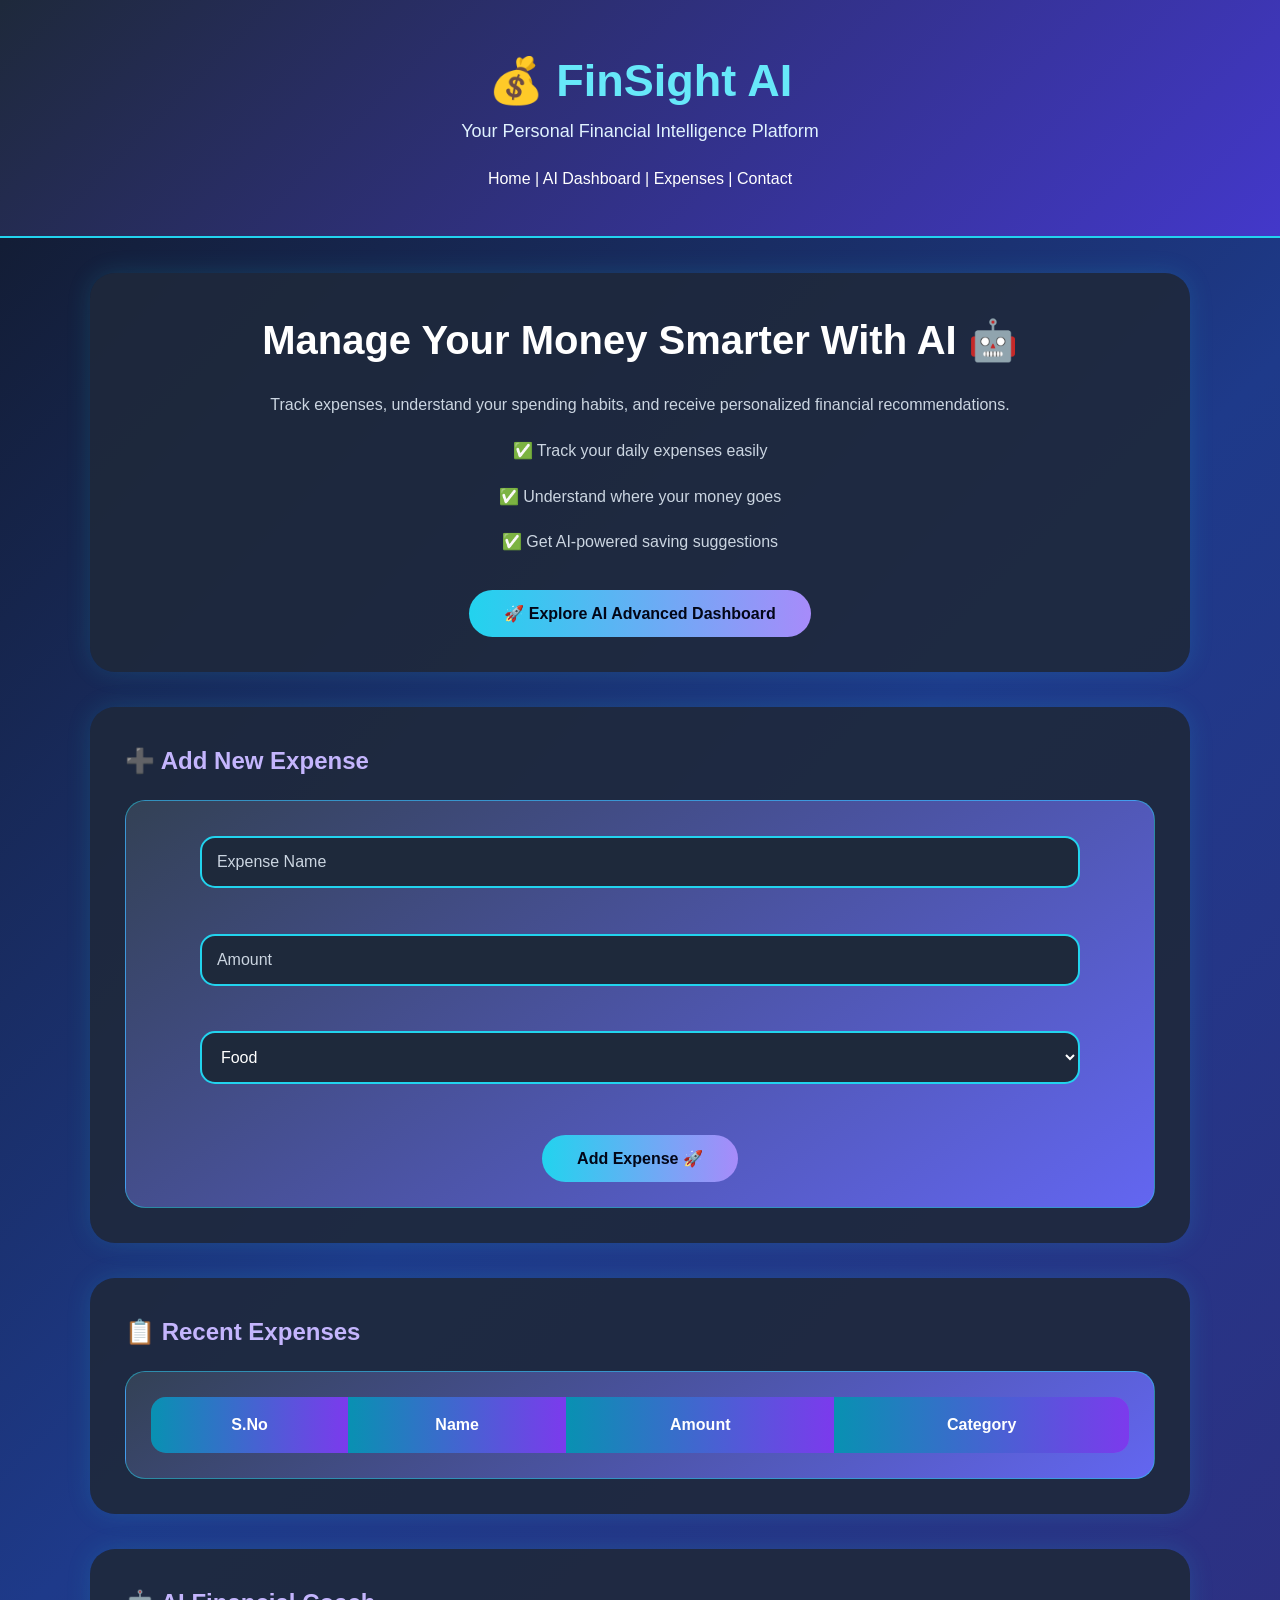
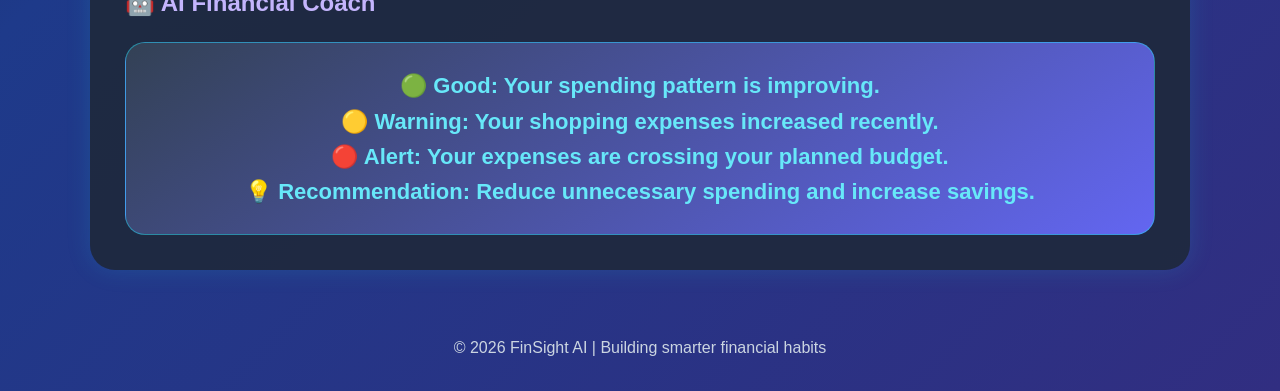
==== index.html @ 22c316ef "Refactor HTML structure and clean up code" ====
<!DOCTYPE html>
<html>

<head>

    <title>FinSight AI - Financial Intelligence Platform</title>

    <link rel="stylesheet" href="style.css">

</head>

<body>

<header>

    <h1>💰 FinSight AI</h1>

    <p>Your Personal Financial Intelligence Platform</p>

    <nav>
        Home |
        AI Dashboard |
        Expenses |
        Contact
    </nav>

</header>



<!-- HERO SECTION -->

<section class="hero">

    <h1>Manage Your Money Smarter With AI 🤖</h1>

    <p>
        Track expenses, understand your spending habits,
        and receive personalized financial recommendations.
    </p>

    <div class="hero-points">

        <p>✅ Track your daily expenses easily</p>

        <p>✅ Understand where your money goes</p>

        <p>✅ Get AI-powered saving suggestions</p>

    </div>

    <button onclick="openDashboard()">
        🚀 Explore AI Advanced Dashboard
    </button>

</section>



<!-- ADD EXPENSE -->

<section>

    <h2>➕ Add New Expense</h2>

    <div class="card">

        <input
            id="expenseName"
            type="text"
            placeholder="Expense Name">

        <br><br>

        <input
            id="expenseAmount"
            type="number"
            placeholder="Amount">

        <br><br>

        <select id="expenseCategory">

            <option>Food</option>
            <option>Travel</option>
            <option>Shopping</option>
            <option>Education</option>
            <option>Other</option>

        </select>

        <br><br>

        <button onclick="addExpense()">
            Add Expense 🚀
        </button>

    </div>

</section>



<!-- RECENT EXPENSES -->

<section>

    <h2>📋 Recent Expenses</h2>

    <div class="card">

        <table id="expenseTable">

            <tr>
                <th>S.No</th>
                <th>Name</th>
                <th>Amount</th>
                <th>Category</th>
            </tr>

        </table>

    </div>

</section>



<!-- AI FINANCIAL COACH -->

<section>

    <h2>🤖 AI Financial Coach</h2>

    <div class="card">

        <p>
            🟢 Good:
            Your spending pattern is improving.
        </p>

        <p>
            🟡 Warning:
            Your shopping expenses increased recently.
        </p>

        <p>
            🔴 Alert:
            Your expenses are crossing your planned budget.
        </p>

        <p>
            💡 Recommendation:
            Reduce unnecessary spending and increase savings.
        </p>

    </div>

</section>



<footer>

    <p>
        © 2026 FinSight AI | Building smarter financial habits
    </p>

</footer>



<script src="script.js"></script>

</body>

</html>
---- style.css ----
* {
    margin: 0;
    padding: 0;
    box-sizing: border-box;
}

body {
    font-family: Arial, sans-serif;
    background: linear-gradient(135deg, #111827, #1e3a8a, #312e81);
    color: white;
    line-height: 1.6;
}


/* Header */

header {
    text-align: center;
    padding: 45px 20px;
    background: linear-gradient(135deg, #1e293b, #4338ca);
    border-bottom: 2px solid #22d3ee;
}

header h1 {
    font-size: 45px;
    color: #67e8f9;
}

header p {
    font-size: 18px;
    color: #e0f2fe;
}

nav {
    margin-top: 20px;
}


/* Sections */

section {
    width: 90%;
    max-width: 1100px;
    margin: 35px auto;
    padding: 35px;

    background: rgba(30,41,59,0.9);

    border-radius: 25px;

    box-shadow: 0 0 25px rgba(34,211,238,0.15);

    transition: 0.3s;
}


section:hover {
    box-shadow: 0 0 35px rgba(167,139,250,0.35);
}


h2 {
    color: #c4b5fd;
    margin-bottom: 20px;
}

h3 {
    color: #fde047;
}



/* Hero */

.hero {
    text-align: center;
}


.hero h1 {
    font-size: 40px;
}


.hero p {
    color: #cbd5e1;
    margin: 20px;
}



/* Dashboard */

.dashboard {
    display: flex;
    gap: 20px;
    flex-wrap: wrap;
}


/* Cards */

.card {

    flex: 1;

    min-width: 220px;

    padding: 25px;

    text-align: center;

    background: linear-gradient(145deg,#334155,#6366f1);

    border-radius: 20px;

    border: 1px solid rgba(34,211,238,0.5);

    transition: 0.3s;

}


.card:hover {

    transform: translateY(-10px);

    box-shadow: 0 0 30px rgba(34,211,238,0.5);

}


.card p {

    color: #67e8f9;

    font-size: 22px;

    font-weight: bold;

}




/* Buttons */

button {

    margin-top: 15px;

    padding: 14px 35px;

    border: none;

    border-radius: 30px;

    background: linear-gradient(90deg,#22d3ee,#a78bfa);

    color: #020617;

    font-weight: bold;

    font-size: 16px;

    cursor: pointer;

    transition: 0.3s;

}


button:hover {

    transform: scale(1.08);

    box-shadow: 0 0 25px #22d3ee;

}



/* Expense Form */

input,
select {

    width: 90%;

    padding: 15px;

    margin: 10px;

    background: #1e293b;

    color: white;

    border: 2px solid #22d3ee;

    border-radius: 15px;

    font-size: 16px;

}


input::placeholder {

    color:#cbd5e1;

}



/* Table */


table {

    width:100%;

    border-collapse: separate;

    border-spacing:0;

    border-radius:15px;

    overflow:hidden;

    background:rgba(255,255,255,0.08);

}


th {

    padding:15px;

    background:linear-gradient(90deg,#0891b2,#7c3aed);

    color:white;

}


td {

    padding:15px;

    text-align:center;

    color:#f1f5f9;

    border-bottom:1px solid rgba(34,211,238,0.3);

}


tr:hover td {

    background:rgba(34,211,238,0.15);

}



/* Lists */

li {

    margin:12px;

    color:#e2e8f0;

}



/* Footer */

footer {

    text-align:center;

    padding:30px;

    color:#cbd5e1;

}



/* Mobile */

@media(max-width:700px){

    header h1{
        font-size:32px;
    }


    .hero h1{
        font-size:28px;
    }


    section{
        width:95%;
        padding:20px;
    }

}
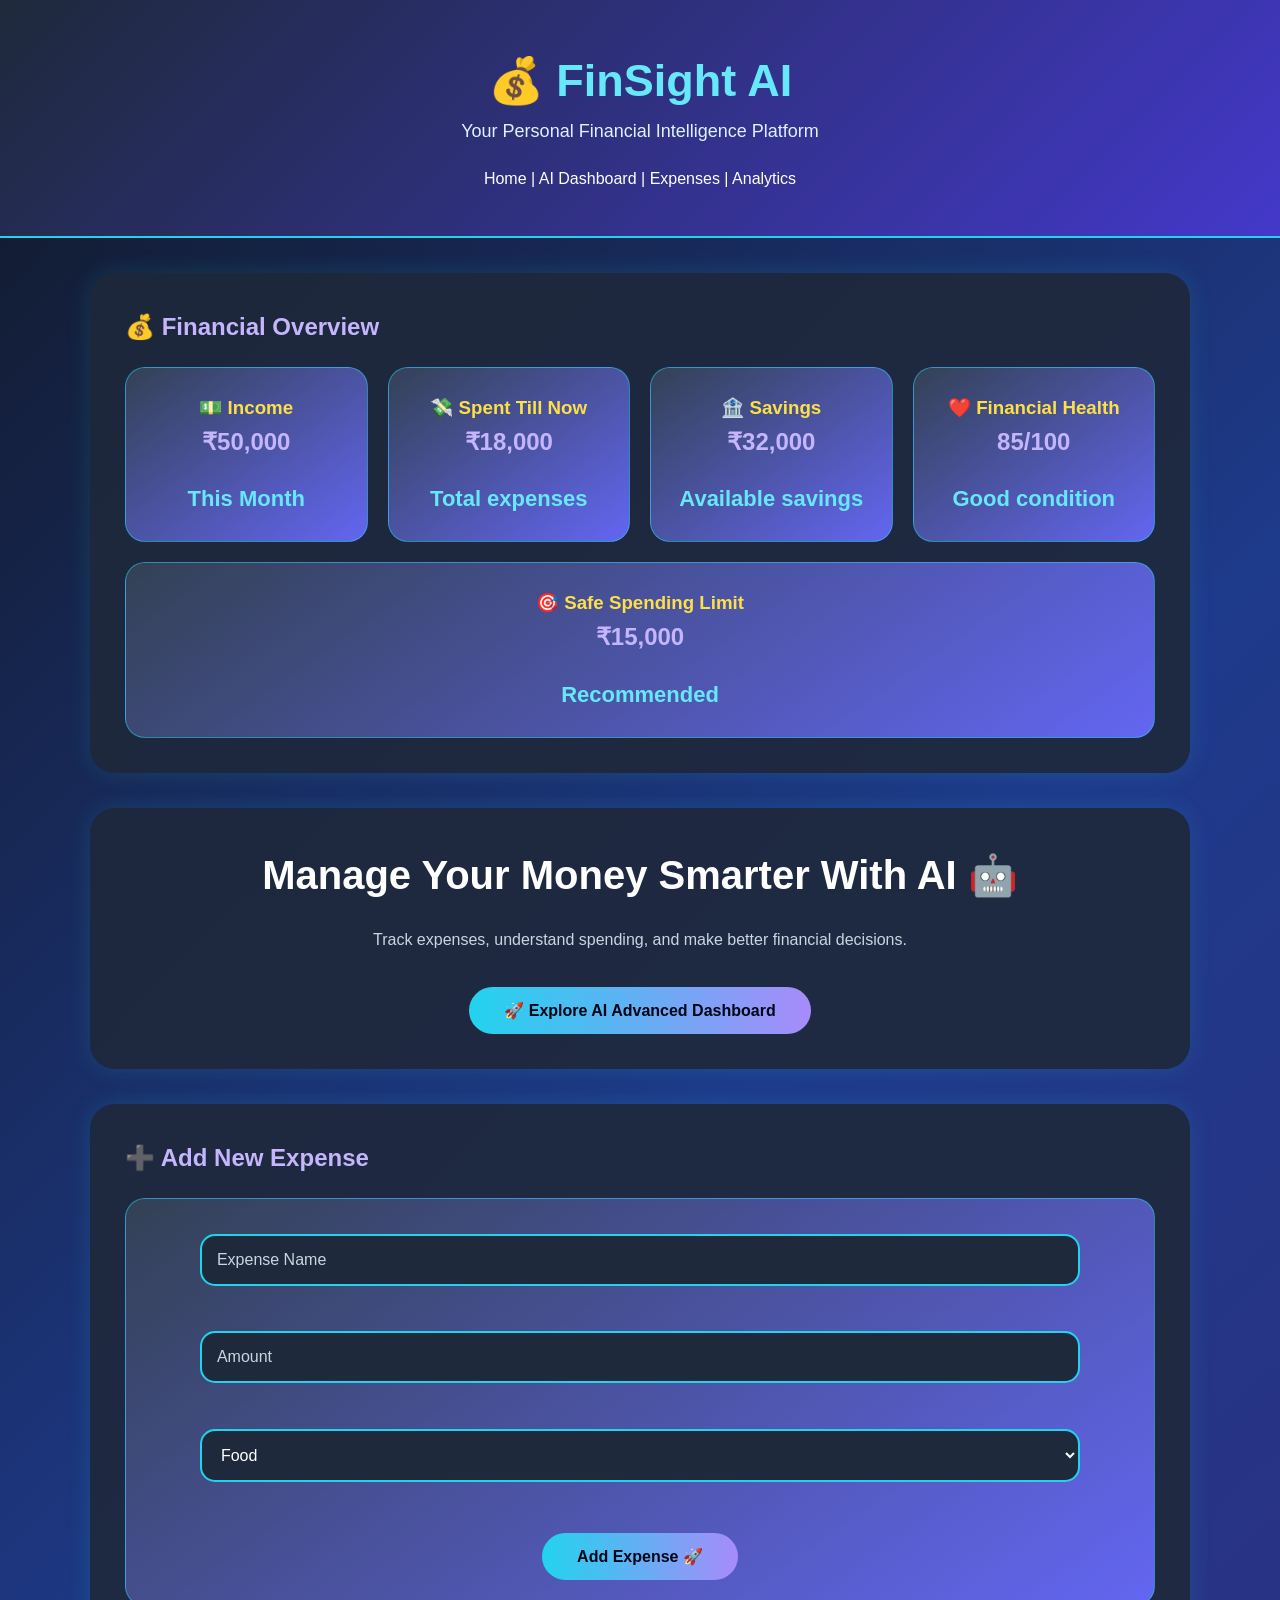
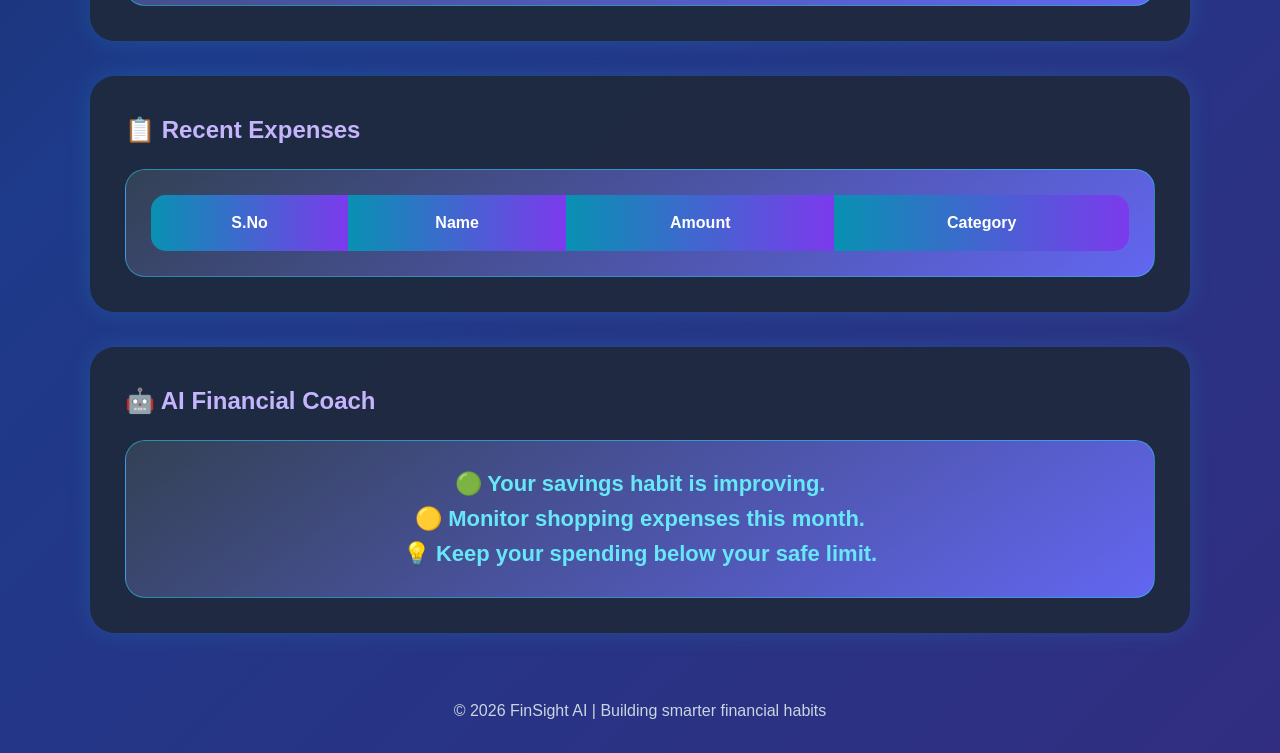
==== commit ccac30ea: "Update index.html with new content and structure" ====
--- a/index.html
+++ b/index.html
@@ -3,175 +3,327 @@
 
 <head>
 
-    <title>FinSight AI - Financial Intelligence Platform</title>
-
-    <link rel="stylesheet" href="style.css">
+<title>FinSight AI - Financial Intelligence Platform</title>
+
+<link rel="stylesheet" href="style.css">
 
 </head>
 
+
 <body>
 
+
 <header>
 
-    <h1>💰 FinSight AI</h1>
-
-    <p>Your Personal Financial Intelligence Platform</p>
-
-    <nav>
-        Home |
-        AI Dashboard |
-        Expenses |
-        Contact
-    </nav>
+<h1>💰 FinSight AI</h1>
+
+<p>Your Personal Financial Intelligence Platform</p>
+
+
+<nav>
+Home |
+AI Dashboard |
+Expenses |
+Analytics
+</nav>
+
 
 </header>
 
 
 
-<!-- HERO SECTION -->
+
+
+<!-- FINANCIAL OVERVIEW -->
+
+<section>
+
+
+<h2>💰 Financial Overview</h2>
+
+
+<div class="dashboard">
+
+
+<div class="card">
+
+<h3>💵 Income</h3>
+
+<h2>₹50,000</h2>
+
+<p>This Month</p>
+
+</div>
+
+
+
+
+<div class="card">
+
+<h3>💸 Spent Till Now</h3>
+
+<h2>₹18,000</h2>
+
+<p>Total expenses</p>
+
+</div>
+
+
+
+
+<div class="card">
+
+<h3>🏦 Savings</h3>
+
+<h2>₹32,000</h2>
+
+<p>Available savings</p>
+
+</div>
+
+
+
+
+<div class="card">
+
+<h3>❤️ Financial Health</h3>
+
+<h2>85/100</h2>
+
+<p>Good condition</p>
+
+</div>
+
+
+
+
+<div class="card">
+
+<h3>🎯 Safe Spending Limit</h3>
+
+<h2>₹15,000</h2>
+
+<p>Recommended</p>
+
+</div>
+
+
+
+</div>
+
+
+</section>
+
+
+
+
+
+
+
+
+<!-- HERO -->
+
 
 <section class="hero">
 
-    <h1>Manage Your Money Smarter With AI 🤖</h1>
-
-    <p>
-        Track expenses, understand your spending habits,
-        and receive personalized financial recommendations.
-    </p>
-
-    <div class="hero-points">
-
-        <p>✅ Track your daily expenses easily</p>
-
-        <p>✅ Understand where your money goes</p>
-
-        <p>✅ Get AI-powered saving suggestions</p>
-
-    </div>
-
-    <button onclick="openDashboard()">
-        🚀 Explore AI Advanced Dashboard
-    </button>
-
-</section>
+
+<h1>
+Manage Your Money Smarter With AI 🤖
+</h1>
+
+
+<p>
+Track expenses, understand spending,
+and make better financial decisions.
+</p>
+
+
+
+<button onclick="openDashboard()">
+
+🚀 Explore AI Advanced Dashboard
+
+</button>
+
+
+</section>
+
+
+
+
 
 
 
 <!-- ADD EXPENSE -->
 
+
 <section>
 
-    <h2>➕ Add New Expense</h2>
-
-    <div class="card">
-
-        <input
-            id="expenseName"
-            type="text"
-            placeholder="Expense Name">
-
-        <br><br>
-
-        <input
-            id="expenseAmount"
-            type="number"
-            placeholder="Amount">
-
-        <br><br>
-
-        <select id="expenseCategory">
-
-            <option>Food</option>
-            <option>Travel</option>
-            <option>Shopping</option>
-            <option>Education</option>
-            <option>Other</option>
-
-        </select>
-
-        <br><br>
-
-        <button onclick="addExpense()">
-            Add Expense 🚀
-        </button>
-
-    </div>
-
-</section>
+
+<h2>➕ Add New Expense</h2>
+
+
+<div class="card">
+
+
+<input
+id="expenseName"
+type="text"
+placeholder="Expense Name">
+
+
+<br><br>
+
+
+<input
+id="expenseAmount"
+type="number"
+placeholder="Amount">
+
+
+<br><br>
+
+
+<select id="expenseCategory">
+
+
+<option>Food</option>
+
+<option>Travel</option>
+
+<option>Shopping</option>
+
+<option>Education</option>
+
+<option>Other</option>
+
+
+</select>
+
+
+<br><br>
+
+
+<button onclick="addExpense()">
+
+Add Expense 🚀
+
+</button>
+
+
+</div>
+
+
+</section>
+
+
+
+
+
 
 
 
 <!-- RECENT EXPENSES -->
 
+
 <section>
 
-    <h2>📋 Recent Expenses</h2>
-
-    <div class="card">
-
-        <table id="expenseTable">
-
-            <tr>
-                <th>S.No</th>
-                <th>Name</th>
-                <th>Amount</th>
-                <th>Category</th>
-            </tr>
-
-        </table>
-
-    </div>
-
-</section>
-
-
-
-<!-- AI FINANCIAL COACH -->
+
+<h2>📋 Recent Expenses</h2>
+
+
+<div class="card">
+
+
+<table id="expenseTable">
+
+
+<tr>
+
+<th>S.No</th>
+
+<th>Name</th>
+
+<th>Amount</th>
+
+<th>Category</th>
+
+
+</tr>
+
+
+</table>
+
+
+</div>
+
+
+</section>
+
+
+
+
+
+
+
+
+<!-- AI COACH -->
+
 
 <section>
 
-    <h2>🤖 AI Financial Coach</h2>
-
-    <div class="card">
-
-        <p>
-            🟢 Good:
-            Your spending pattern is improving.
-        </p>
-
-        <p>
-            🟡 Warning:
-            Your shopping expenses increased recently.
-        </p>
-
-        <p>
-            🔴 Alert:
-            Your expenses are crossing your planned budget.
-        </p>
-
-        <p>
-            💡 Recommendation:
-            Reduce unnecessary spending and increase savings.
-        </p>
-
-    </div>
-
-</section>
+
+<h2>🤖 AI Financial Coach</h2>
+
+
+<div class="card">
+
+
+<p>
+🟢 Your savings habit is improving.
+</p>
+
+
+<p>
+🟡 Monitor shopping expenses this month.
+</p>
+
+
+<p>
+💡 Keep your spending below your safe limit.
+</p>
+
+
+</div>
+
+
+</section>
+
+
+
+
 
 
 
 <footer>
 
-    <p>
-        © 2026 FinSight AI | Building smarter financial habits
-    </p>
+
+<p>
+© 2026 FinSight AI | Building smarter financial habits
+</p>
+
 
 </footer>
 
 
 
+
+
+
+
 <script src="script.js"></script>
 
+
 </body>
 
 </html>
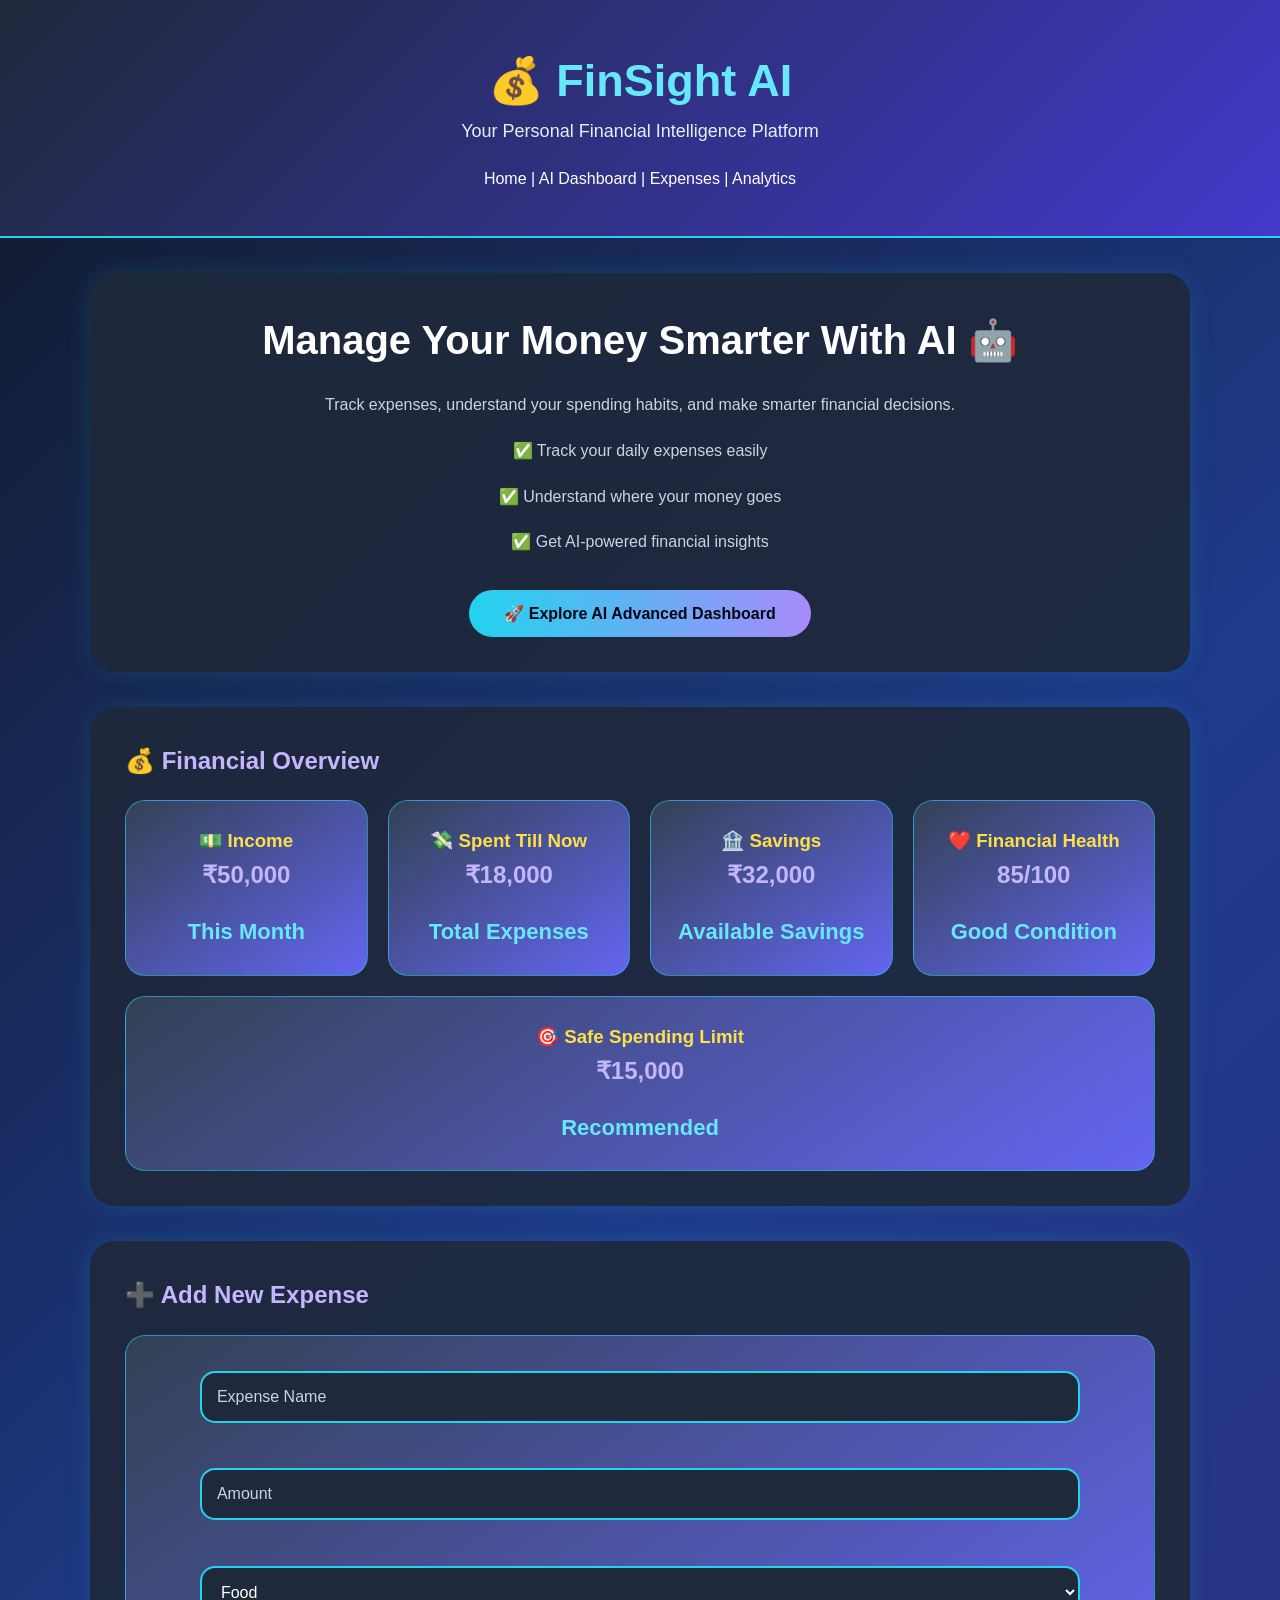
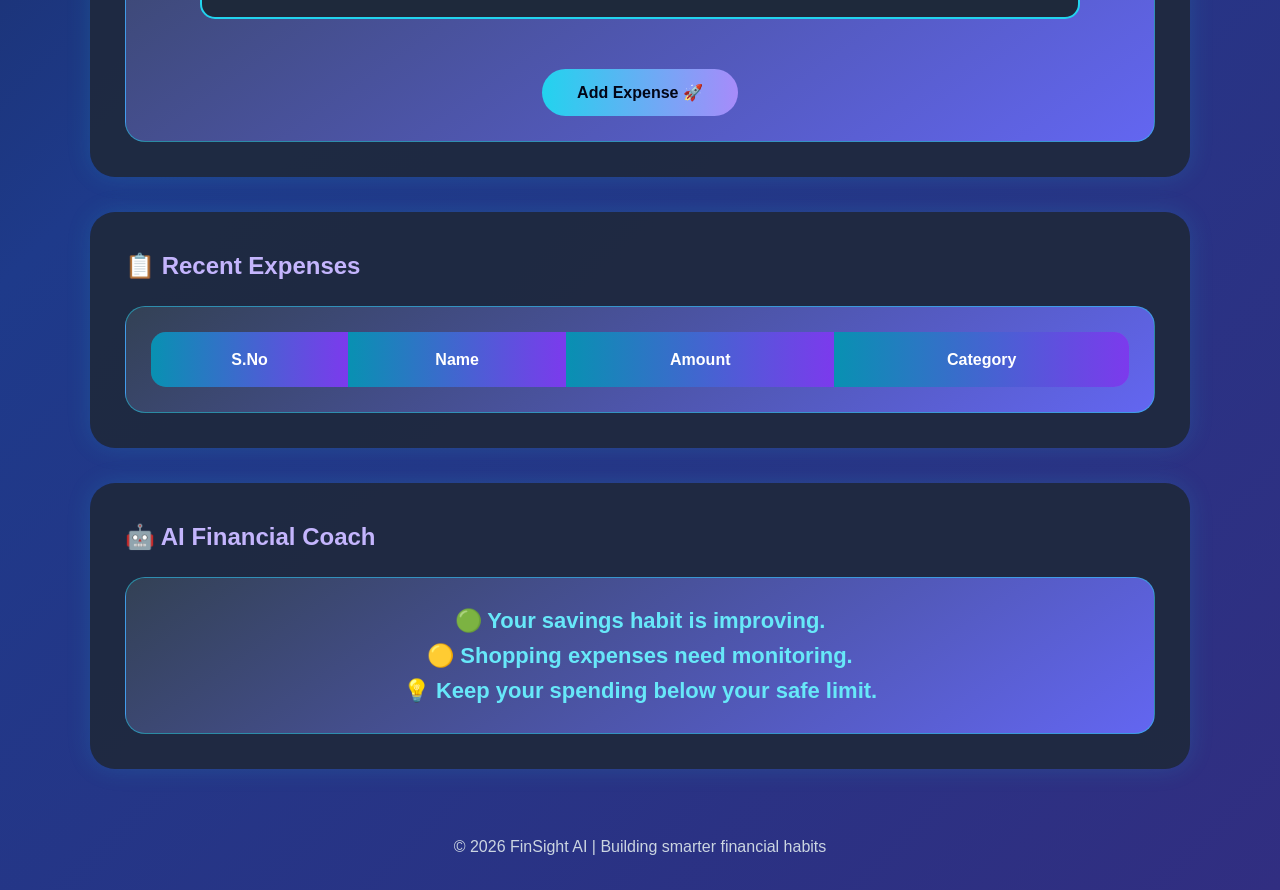
==== commit 4b8c28b2: "Update index.html" ====
--- a/index.html
+++ b/index.html
@@ -18,7 +18,6 @@
 <h1>💰 FinSight AI</h1>
 
 <p>Your Personal Financial Intelligence Platform</p>
-
 
 <nav>
 Home |
@@ -27,102 +26,13 @@
 Analytics
 </nav>
 
-
 </header>
 
 
 
 
 
-<!-- FINANCIAL OVERVIEW -->
-
-<section>
-
-
-<h2>💰 Financial Overview</h2>
-
-
-<div class="dashboard">
-
-
-<div class="card">
-
-<h3>💵 Income</h3>
-
-<h2>₹50,000</h2>
-
-<p>This Month</p>
-
-</div>
-
-
-
-
-<div class="card">
-
-<h3>💸 Spent Till Now</h3>
-
-<h2>₹18,000</h2>
-
-<p>Total expenses</p>
-
-</div>
-
-
-
-
-<div class="card">
-
-<h3>🏦 Savings</h3>
-
-<h2>₹32,000</h2>
-
-<p>Available savings</p>
-
-</div>
-
-
-
-
-<div class="card">
-
-<h3>❤️ Financial Health</h3>
-
-<h2>85/100</h2>
-
-<p>Good condition</p>
-
-</div>
-
-
-
-
-<div class="card">
-
-<h3>🎯 Safe Spending Limit</h3>
-
-<h2>₹15,000</h2>
-
-<p>Recommended</p>
-
-</div>
-
-
-
-</div>
-
-
-</section>
-
-
-
-
-
-
-
-
-<!-- HERO -->
-
+<!-- HERO SECTION FIRST -->
 
 <section class="hero">
 
@@ -133,9 +43,21 @@
 
 
 <p>
-Track expenses, understand spending,
-and make better financial decisions.
-</p>
+Track expenses, understand your spending habits,
+and make smarter financial decisions.
+</p>
+
+
+
+<div class="hero-points">
+
+<p>✅ Track your daily expenses easily</p>
+
+<p>✅ Understand where your money goes</p>
+
+<p>✅ Get AI-powered financial insights</p>
+
+</div>
 
 
 
@@ -147,6 +69,94 @@
 
 
 </section>
+
+
+
+
+
+
+
+
+<!-- FINANCIAL OVERVIEW SECOND -->
+
+<section>
+
+
+<h2>💰 Financial Overview</h2>
+
+
+<div class="dashboard">
+
+
+<div class="card">
+
+<h3>💵 Income</h3>
+
+<h2>₹50,000</h2>
+
+<p>This Month</p>
+
+</div>
+
+
+
+
+<div class="card">
+
+<h3>💸 Spent Till Now</h3>
+
+<h2>₹18,000</h2>
+
+<p>Total Expenses</p>
+
+</div>
+
+
+
+
+<div class="card">
+
+<h3>🏦 Savings</h3>
+
+<h2>₹32,000</h2>
+
+<p>Available Savings</p>
+
+</div>
+
+
+
+
+<div class="card">
+
+<h3>❤️ Financial Health</h3>
+
+<h2>85/100</h2>
+
+<p>Good Condition</p>
+
+</div>
+
+
+
+
+<div class="card">
+
+<h3>🎯 Safe Spending Limit</h3>
+
+<h2>₹15,000</h2>
+
+<p>Recommended</p>
+
+</div>
+
+
+
+</div>
+
+
+</section>
+
 
 
 
@@ -222,7 +232,6 @@
 
 
 
-
 <!-- RECENT EXPENSES -->
 
 
@@ -248,7 +257,6 @@
 
 <th>Category</th>
 
-
 </tr>
 
 
@@ -266,7 +274,6 @@
 
 
 
-
 <!-- AI COACH -->
 
 
@@ -285,7 +292,7 @@
 
 
 <p>
-🟡 Monitor shopping expenses this month.
+🟡 Shopping expenses need monitoring.
 </p>
 
 
@@ -307,12 +314,10 @@
 
 <footer>
 
-
 <p>
 © 2026 FinSight AI | Building smarter financial habits
 </p>
 
-
 </footer>
 
 
@@ -320,7 +325,6 @@
 
 
 
-
 <script src="script.js"></script>
 
 
--- a/style.css
+++ b/style.css
@@ -307,6 +307,130 @@
     section{
         width:95%;
         padding:20px;
+
+        .analytics-container{
+
+display:grid;
+grid-template-columns:1fr 1fr;
+gap:20px;
+
+}
+
+
+.chart-box{
+
+background:white;
+padding:20px;
+border-radius:20px;
+
+}
+
+
+.chart-box canvas{
+
+max-height:220px;
+
+}
+
+
+.full-chart{
+
+grid-column:span 2;
+
+    body{
+font-family: Arial, sans-serif;
+background:#0f172a;
+color:white;
+margin:0;
+padding:0;
+}
+
+header{
+text-align:center;
+padding:20px;
+background:#111827;
+}
+
+section{
+padding:20px;
+}
+
+.dashboard{
+display:grid;
+grid-template-columns:repeat(auto-fit,minmax(220px,1fr));
+gap:20px;
+}
+
+.card{
+background:#1e293b;
+padding:20px;
+border-radius:15px;
+box-shadow:0 4px 15px rgba(0,0,0,0.3);
+}
+
+.card h2{
+margin:10px 0;
+}
+
+button{
+padding:12px 20px;
+border:none;
+border-radius:10px;
+cursor:pointer;
+font-size:16px;
+}
+
+table{
+width:100%;
+border-collapse:collapse;
+}
+
+th,td{
+padding:12px;
+text-align:center;
+border-bottom:1px solid #334155;
+}
+
+
+/* Analytics */
+
+.analytics-container{
+display:grid;
+grid-template-columns:1fr 1fr;
+gap:20px;
+margin-top:20px;
+}
+
+.chart-box{
+background:#1e293b;
+padding:15px;
+border-radius:15px;
+}
+
+.chart-box canvas{
+height:220px !important;
+}
+
+.analytics-summary{
+display:grid;
+grid-template-columns:repeat(4,1fr);
+gap:15px;
+margin-top:20px;
+}
+
+
+/* Feature cards only */
+
+.feature-card{
+cursor:pointer;
+transition:0.3s;
+}
+
+.feature-card:hover{
+transform:translateY(-5px);
+}
+
+}
     }
 
 }
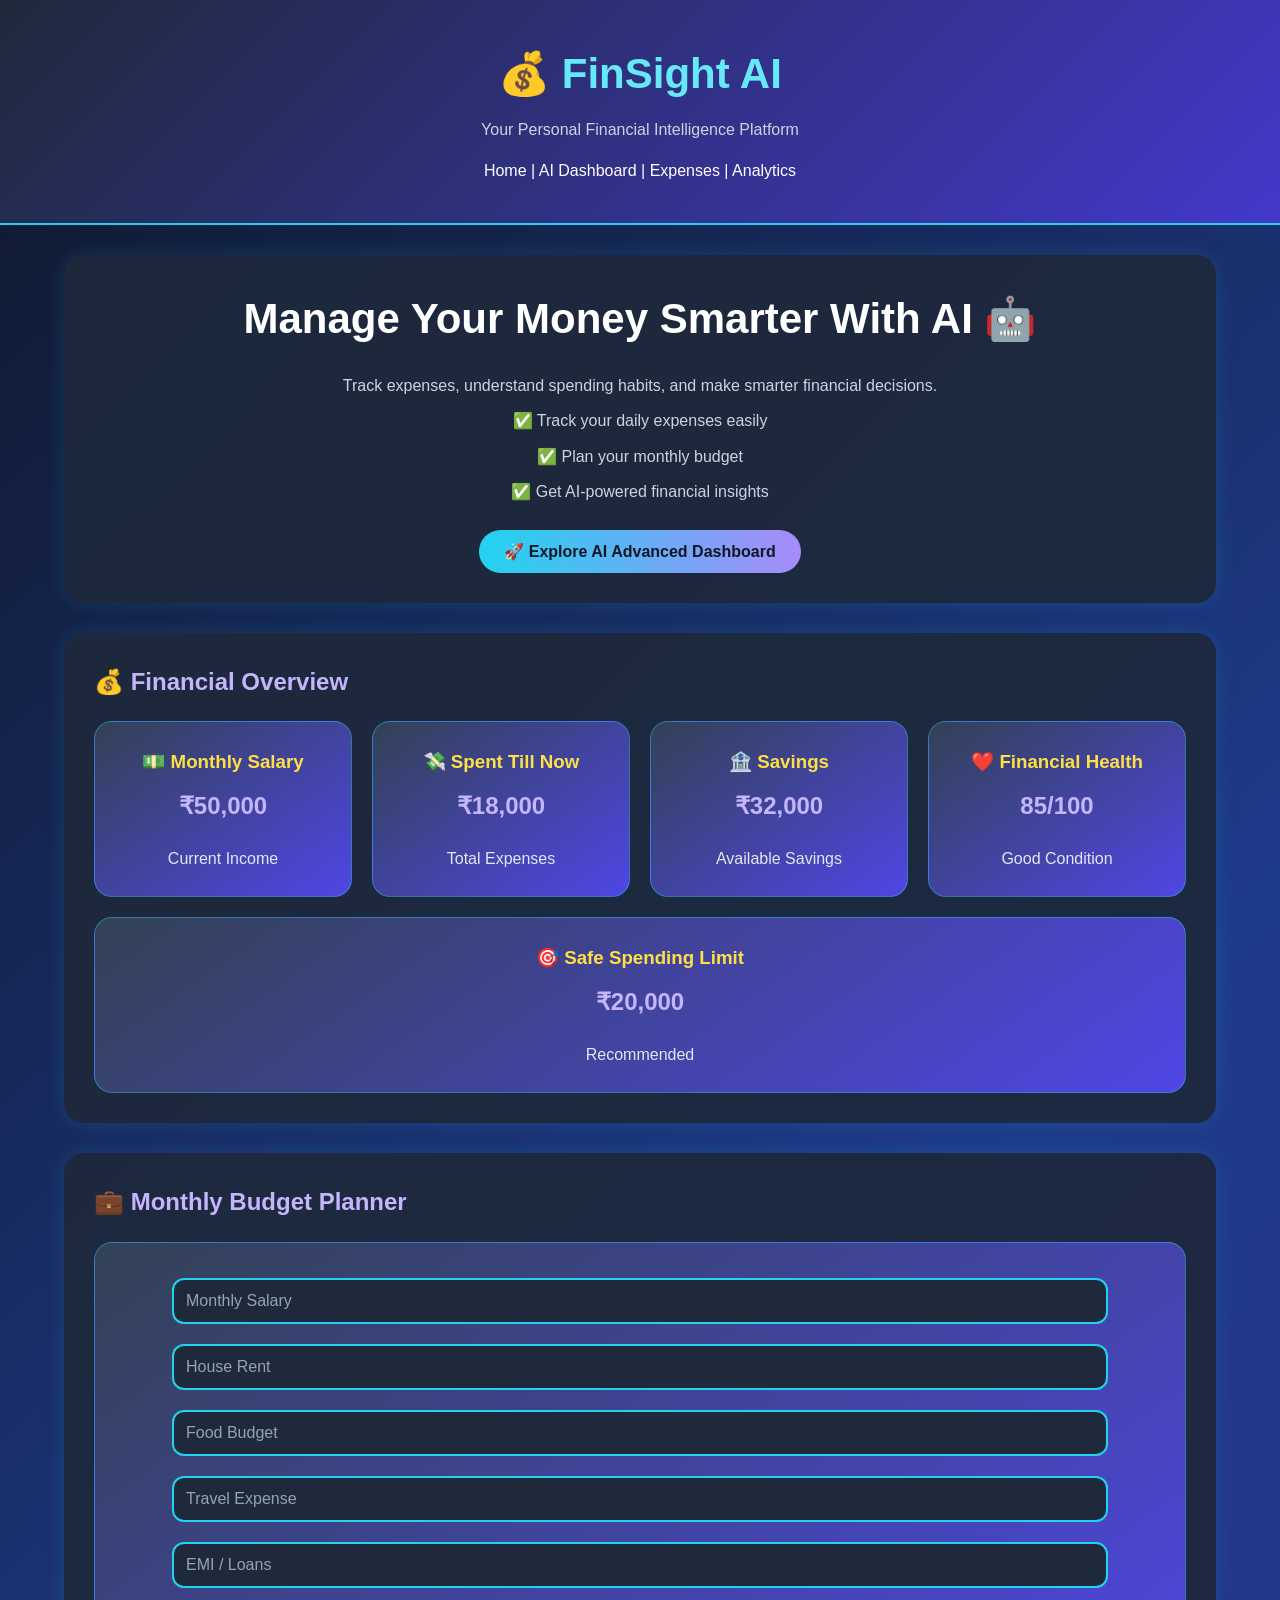
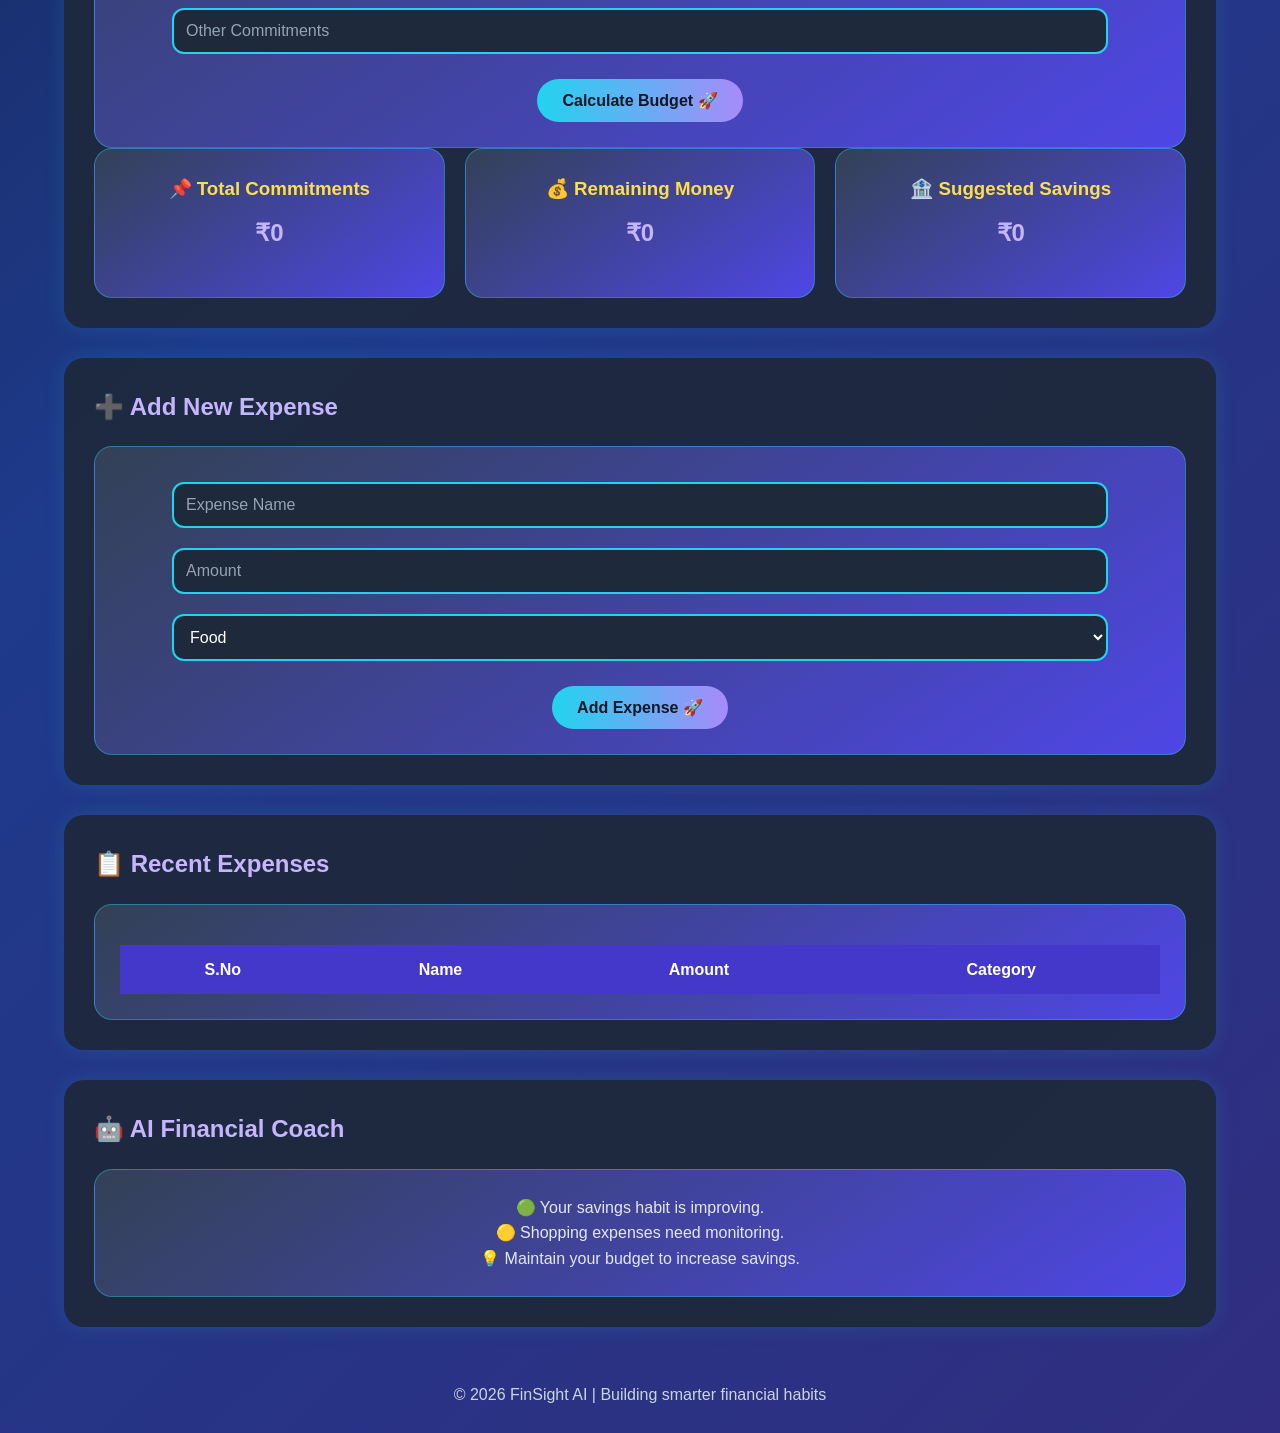
==== commit 2318b648: "Refactor financial overview and add budget planner Updated hero section text and added monthly budge" ====
--- a/index.html
+++ b/index.html
@@ -32,7 +32,7 @@
 
 
 
-<!-- HERO SECTION FIRST -->
+<!-- HERO -->
 
 <section class="hero">
 
@@ -43,7 +43,7 @@
 
 
 <p>
-Track expenses, understand your spending habits,
+Track expenses, understand spending habits,
 and make smarter financial decisions.
 </p>
 
@@ -53,7 +53,7 @@
 
 <p>✅ Track your daily expenses easily</p>
 
-<p>✅ Understand where your money goes</p>
+<p>✅ Plan your monthly budget</p>
 
 <p>✅ Get AI-powered financial insights</p>
 
@@ -76,8 +76,8 @@
 
 
 
-
-<!-- FINANCIAL OVERVIEW SECOND -->
+<!-- FINANCIAL OVERVIEW -->
+
 
 <section>
 
@@ -90,14 +90,13 @@
 
 <div class="card">
 
-<h3>💵 Income</h3>
+<h3>💵 Monthly Salary</h3>
 
 <h2>₹50,000</h2>
 
-<p>This Month</p>
-
-</div>
-
+<p>Current Income</p>
+
+</div>
 
 
 
@@ -113,7 +112,6 @@
 
 
 
-
 <div class="card">
 
 <h3>🏦 Savings</h3>
@@ -126,7 +124,6 @@
 
 
 
-
 <div class="card">
 
 <h3>❤️ Financial Health</h3>
@@ -139,12 +136,11 @@
 
 
 
-
 <div class="card">
 
 <h3>🎯 Safe Spending Limit</h3>
 
-<h2>₹15,000</h2>
+<h2>₹20,000</h2>
 
 <p>Recommended</p>
 
@@ -157,6 +153,121 @@
 
 </section>
 
+
+
+
+
+
+
+<!-- MONTHLY BUDGET PLANNER -->
+
+
+<section>
+
+
+<h2>💼 Monthly Budget Planner</h2>
+
+
+<div class="card">
+
+
+<input id="salary"
+type="number"
+placeholder="Monthly Salary">
+
+
+
+<input id="rent"
+type="number"
+placeholder="House Rent">
+
+
+
+<input id="food"
+type="number"
+placeholder="Food Budget">
+
+
+
+<input id="travel"
+type="number"
+placeholder="Travel Expense">
+
+
+
+<input id="emi"
+type="number"
+placeholder="EMI / Loans">
+
+
+
+<input id="other"
+type="number"
+placeholder="Other Commitments">
+
+
+
+<br>
+
+
+<button onclick="calculateBudget()">
+
+Calculate Budget 🚀
+
+</button>
+
+
+</div>
+
+
+
+
+
+<div class="dashboard">
+
+
+<div class="card">
+
+<h3>📌 Total Commitments</h3>
+
+<h2 id="commitments">
+₹0
+</h2>
+
+</div>
+
+
+
+
+<div class="card">
+
+<h3>💰 Remaining Money</h3>
+
+<h2 id="remaining">
+₹0
+</h2>
+
+</div>
+
+
+
+
+<div class="card">
+
+<h3>🏦 Suggested Savings</h3>
+
+<h2 id="savingPlan">
+₹0
+</h2>
+
+</div>
+
+
+</div>
+
+
+
+</section>
 
 
 
@@ -182,8 +293,6 @@
 placeholder="Expense Name">
 
 
-<br><br>
-
 
 <input
 id="expenseAmount"
@@ -191,12 +300,9 @@
 placeholder="Amount">
 
 
-<br><br>
-
 
 <select id="expenseCategory">
 
-
 <option>Food</option>
 
 <option>Travel</option>
@@ -211,8 +317,6 @@
 </select>
 
 
-<br><br>
-
 
 <button onclick="addExpense()">
 
@@ -232,6 +336,7 @@
 
 
 
+
 <!-- RECENT EXPENSES -->
 
 
@@ -274,7 +379,8 @@
 
 
 
-<!-- AI COACH -->
+
+<!-- AI RECOMMENDATIONS -->
 
 
 <section>
@@ -297,7 +403,7 @@
 
 
 <p>
-💡 Keep your spending below your safe limit.
+💡 Maintain your budget to increase savings.
 </p>
 
 
@@ -324,7 +430,6 @@
 
 
 
-
 <script src="script.js"></script>
 
 
--- a/style.css
+++ b/style.css
@@ -1,436 +1,281 @@
-* {
-    margin: 0;
-    padding: 0;
-    box-sizing: border-box;
-}
-
-body {
-    font-family: Arial, sans-serif;
-    background: linear-gradient(135deg, #111827, #1e3a8a, #312e81);
-    color: white;
-    line-height: 1.6;
-}
-
-
-/* Header */
-
-header {
-    text-align: center;
-    padding: 45px 20px;
-    background: linear-gradient(135deg, #1e293b, #4338ca);
-    border-bottom: 2px solid #22d3ee;
-}
-
-header h1 {
-    font-size: 45px;
-    color: #67e8f9;
-}
-
-header p {
-    font-size: 18px;
-    color: #e0f2fe;
-}
-
-nav {
-    margin-top: 20px;
-}
-
-
-/* Sections */
-
-section {
-    width: 90%;
-    max-width: 1100px;
-    margin: 35px auto;
-    padding: 35px;
-
-    background: rgba(30,41,59,0.9);
-
-    border-radius: 25px;
-
-    box-shadow: 0 0 25px rgba(34,211,238,0.15);
-
-    transition: 0.3s;
-}
-
-
-section:hover {
-    box-shadow: 0 0 35px rgba(167,139,250,0.35);
-}
-
-
-h2 {
-    color: #c4b5fd;
-    margin-bottom: 20px;
-}
-
-h3 {
-    color: #fde047;
-}
-
-
-
-/* Hero */
-
-.hero {
-    text-align: center;
-}
-
-
-.hero h1 {
-    font-size: 40px;
-}
-
-
-.hero p {
-    color: #cbd5e1;
-    margin: 20px;
-}
-
-
-
-/* Dashboard */
-
-.dashboard {
-    display: flex;
-    gap: 20px;
-    flex-wrap: wrap;
-}
-
-
-/* Cards */
-
-.card {
-
-    flex: 1;
-
-    min-width: 220px;
-
-    padding: 25px;
-
-    text-align: center;
-
-    background: linear-gradient(145deg,#334155,#6366f1);
-
-    border-radius: 20px;
-
-    border: 1px solid rgba(34,211,238,0.5);
-
-    transition: 0.3s;
-
-}
-
-
-.card:hover {
-
-    transform: translateY(-10px);
-
-    box-shadow: 0 0 30px rgba(34,211,238,0.5);
-
-}
-
-
-.card p {
-
-    color: #67e8f9;
-
-    font-size: 22px;
-
-    font-weight: bold;
-
-}
-
-
-
-
-/* Buttons */
-
-button {
-
-    margin-top: 15px;
-
-    padding: 14px 35px;
-
-    border: none;
-
-    border-radius: 30px;
-
-    background: linear-gradient(90deg,#22d3ee,#a78bfa);
-
-    color: #020617;
-
-    font-weight: bold;
-
-    font-size: 16px;
-
-    cursor: pointer;
-
-    transition: 0.3s;
-
-}
-
-
-button:hover {
-
-    transform: scale(1.08);
-
-    box-shadow: 0 0 25px #22d3ee;
-
-}
-
-
-
-/* Expense Form */
-
-input,
-select {
-
-    width: 90%;
-
-    padding: 15px;
-
-    margin: 10px;
-
-    background: #1e293b;
-
-    color: white;
-
-    border: 2px solid #22d3ee;
-
-    border-radius: 15px;
-
-    font-size: 16px;
-
-}
-
-
-input::placeholder {
-
-    color:#cbd5e1;
-
-}
-
-
-
-/* Table */
-
-
-table {
-
-    width:100%;
-
-    border-collapse: separate;
-
-    border-spacing:0;
-
-    border-radius:15px;
-
-    overflow:hidden;
-
-    background:rgba(255,255,255,0.08);
-
-}
-
-
-th {
-
-    padding:15px;
-
-    background:linear-gradient(90deg,#0891b2,#7c3aed);
-
-    color:white;
-
-}
-
-
-td {
-
-    padding:15px;
-
-    text-align:center;
-
-    color:#f1f5f9;
-
-    border-bottom:1px solid rgba(34,211,238,0.3);
-
-}
-
-
-tr:hover td {
-
-    background:rgba(34,211,238,0.15);
-
-}
-
-
-
-/* Lists */
-
-li {
-
-    margin:12px;
-
-    color:#e2e8f0;
-
-}
-
-
-
-/* Footer */
-
-footer {
-
-    text-align:center;
-
-    padding:30px;
-
-    color:#cbd5e1;
-
-}
-
-
-
-/* Mobile */
-
-@media(max-width:700px){
-
-    header h1{
-        font-size:32px;
-    }
-
-
-    .hero h1{
-        font-size:28px;
-    }
-
-
-    section{
-        width:95%;
-        padding:20px;
-
-        .analytics-container{
-
-display:grid;
-grid-template-columns:1fr 1fr;
-gap:20px;
-
-}
-
-
-.chart-box{
-
-background:white;
-padding:20px;
-border-radius:20px;
-
-}
-
-
-.chart-box canvas{
-
-max-height:220px;
-
-}
-
-
-.full-chart{
-
-grid-column:span 2;
-
-    body{
-font-family: Arial, sans-serif;
-background:#0f172a;
-color:white;
+*{
 margin:0;
 padding:0;
-}
+box-sizing:border-box;
+}
+
+body{
+font-family:Arial,sans-serif;
+background:linear-gradient(135deg,#0f172a,#1e3a8a,#312e81);
+color:white;
+line-height:1.6;
+}
+
+/* HEADER */
 
 header{
 text-align:center;
+padding:40px 20px;
+background:linear-gradient(135deg,#1e293b,#4338ca);
+border-bottom:2px solid #22d3ee;
+}
+
+header h1{
+font-size:42px;
+color:#67e8f9;
+}
+
+header p{
+color:#cbd5e1;
+margin-top:10px;
+}
+
+nav{
+margin-top:15px;
+}
+
+/* SECTIONS */
+
+section{
+width:90%;
+max-width:1200px;
+margin:30px auto;
+padding:30px;
+background:rgba(30,41,59,0.92);
+border-radius:20px;
+box-shadow:0 0 20px rgba(34,211,238,0.15);
+}
+
+h2{
+color:#c4b5fd;
+margin-bottom:20px;
+}
+
+h3{
+color:#fde047;
+margin-bottom:10px;
+}
+
+/* HERO */
+
+.hero{
+text-align:center;
+}
+
+.hero h1{
+font-size:42px;
+margin-bottom:20px;
+}
+
+.hero p{
+color:#cbd5e1;
+margin-bottom:10px;
+}
+
+/* DASHBOARD */
+
+.dashboard{
+display:flex;
+flex-wrap:wrap;
+gap:20px;
+}
+
+/* CARDS */
+
+.card{
+flex:1;
+min-width:220px;
+padding:25px;
+background:linear-gradient(145deg,#334155,#4f46e5);
+border-radius:18px;
+border:1px solid rgba(34,211,238,0.4);
+text-align:center;
+transition:0.3s;
+}
+
+.card:hover{
+transform:translateY(-5px);
+box-shadow:0 0 20px rgba(34,211,238,0.35);
+}
+
+.card p{
+color:#e2e8f0;
+}
+
+/* FEATURE CARDS */
+
+.feature-card{
+cursor:pointer;
+}
+
+/* BUTTONS */
+
+button{
+padding:12px 25px;
+border:none;
+border-radius:25px;
+font-size:16px;
+font-weight:bold;
+cursor:pointer;
+background:linear-gradient(90deg,#22d3ee,#a78bfa);
+color:#0f172a;
+margin-top:15px;
+}
+
+button:hover{
+transform:scale(1.05);
+}
+
+/* INPUTS */
+
+input,
+select{
+width:90%;
+padding:12px;
+margin:10px;
+border:2px solid #22d3ee;
+border-radius:12px;
+background:#1e293b;
+color:white;
+font-size:16px;
+}
+
+input::placeholder{
+color:#94a3b8;
+}
+
+/* TABLE */
+
+table{
+width:100%;
+border-collapse:collapse;
+margin-top:15px;
+}
+
+th{
+background:#4338ca;
+padding:12px;
+}
+
+td{
+padding:12px;
+text-align:center;
+border-bottom:1px solid #334155;
+}
+
+/* ANALYTICS */
+
+.analytics-container{
+display:flex;
+flex-wrap:wrap;
+justify-content:center;
+gap:20px;
+}
+
+.chart-box{
+width:45%;
+background:#1e293b;
 padding:20px;
-background:#111827;
+border-radius:18px;
+}
+
+.chart-box h3{
+text-align:center;
+margin-bottom:15px;
+}
+
+.chart-box canvas{
+max-height:220px !important;
+}
+
+.full-chart{
+width:94%;
+}
+
+.analytics-summary{
+display:flex;
+flex-wrap:wrap;
+gap:20px;
+margin-top:20px;
+}
+
+/* GOALS */
+
+.goal-card{
+padding:20px;
+margin-bottom:20px;
+background:#1e293b;
+border-radius:15px;
+}
+
+.progress-bar{
+width:100%;
+height:15px;
+background:#334155;
+border-radius:10px;
+overflow:hidden;
+margin-top:10px;
+}
+
+.progress{
+height:100%;
+background:linear-gradient(90deg,#22d3ee,#10b981);
+}
+
+/* AI CHAT BUTTON */
+
+.ai-chat-btn{
+position:fixed;
+bottom:25px;
+right:25px;
+width:60px;
+height:60px;
+border-radius:50%;
+background:#22d3ee;
+color:#0f172a;
+font-size:28px;
+display:flex;
+align-items:center;
+justify-content:center;
+cursor:pointer;
+box-shadow:0 0 20px rgba(34,211,238,0.5);
+z-index:999;
+}
+
+/* FOOTER */
+
+footer{
+text-align:center;
+padding:25px;
+color:#cbd5e1;
+}
+
+/* MOBILE / TABLET */
+
+@media(max-width:768px){
+
+header h1{
+font-size:30px;
+}
+
+.hero h1{
+font-size:28px;
+}
+
+.dashboard{
+flex-direction:column;
+}
+
+.chart-box{
+width:100%;
+}
+
+.full-chart{
+width:100%;
 }
 
 section{
 padding:20px;
 }
 
-.dashboard{
-display:grid;
-grid-template-columns:repeat(auto-fit,minmax(220px,1fr));
-gap:20px;
-}
-
-.card{
-background:#1e293b;
-padding:20px;
-border-radius:15px;
-box-shadow:0 4px 15px rgba(0,0,0,0.3);
-}
-
-.card h2{
-margin:10px 0;
-}
-
-button{
-padding:12px 20px;
-border:none;
-border-radius:10px;
-cursor:pointer;
-font-size:16px;
-}
-
-table{
-width:100%;
-border-collapse:collapse;
-}
-
-th,td{
-padding:12px;
-text-align:center;
-border-bottom:1px solid #334155;
-}
-
-
-/* Analytics */
-
-.analytics-container{
-display:grid;
-grid-template-columns:1fr 1fr;
-gap:20px;
-margin-top:20px;
-}
-
-.chart-box{
-background:#1e293b;
-padding:15px;
-border-radius:15px;
-}
-
-.chart-box canvas{
-height:220px !important;
-}
-
-.analytics-summary{
-display:grid;
-grid-template-columns:repeat(4,1fr);
-gap:15px;
-margin-top:20px;
-}
-
-
-/* Feature cards only */
-
-.feature-card{
-cursor:pointer;
-transition:0.3s;
-}
-
-.feature-card:hover{
-transform:translateY(-5px);
-}
-
-}
-    }
-
-}
+}
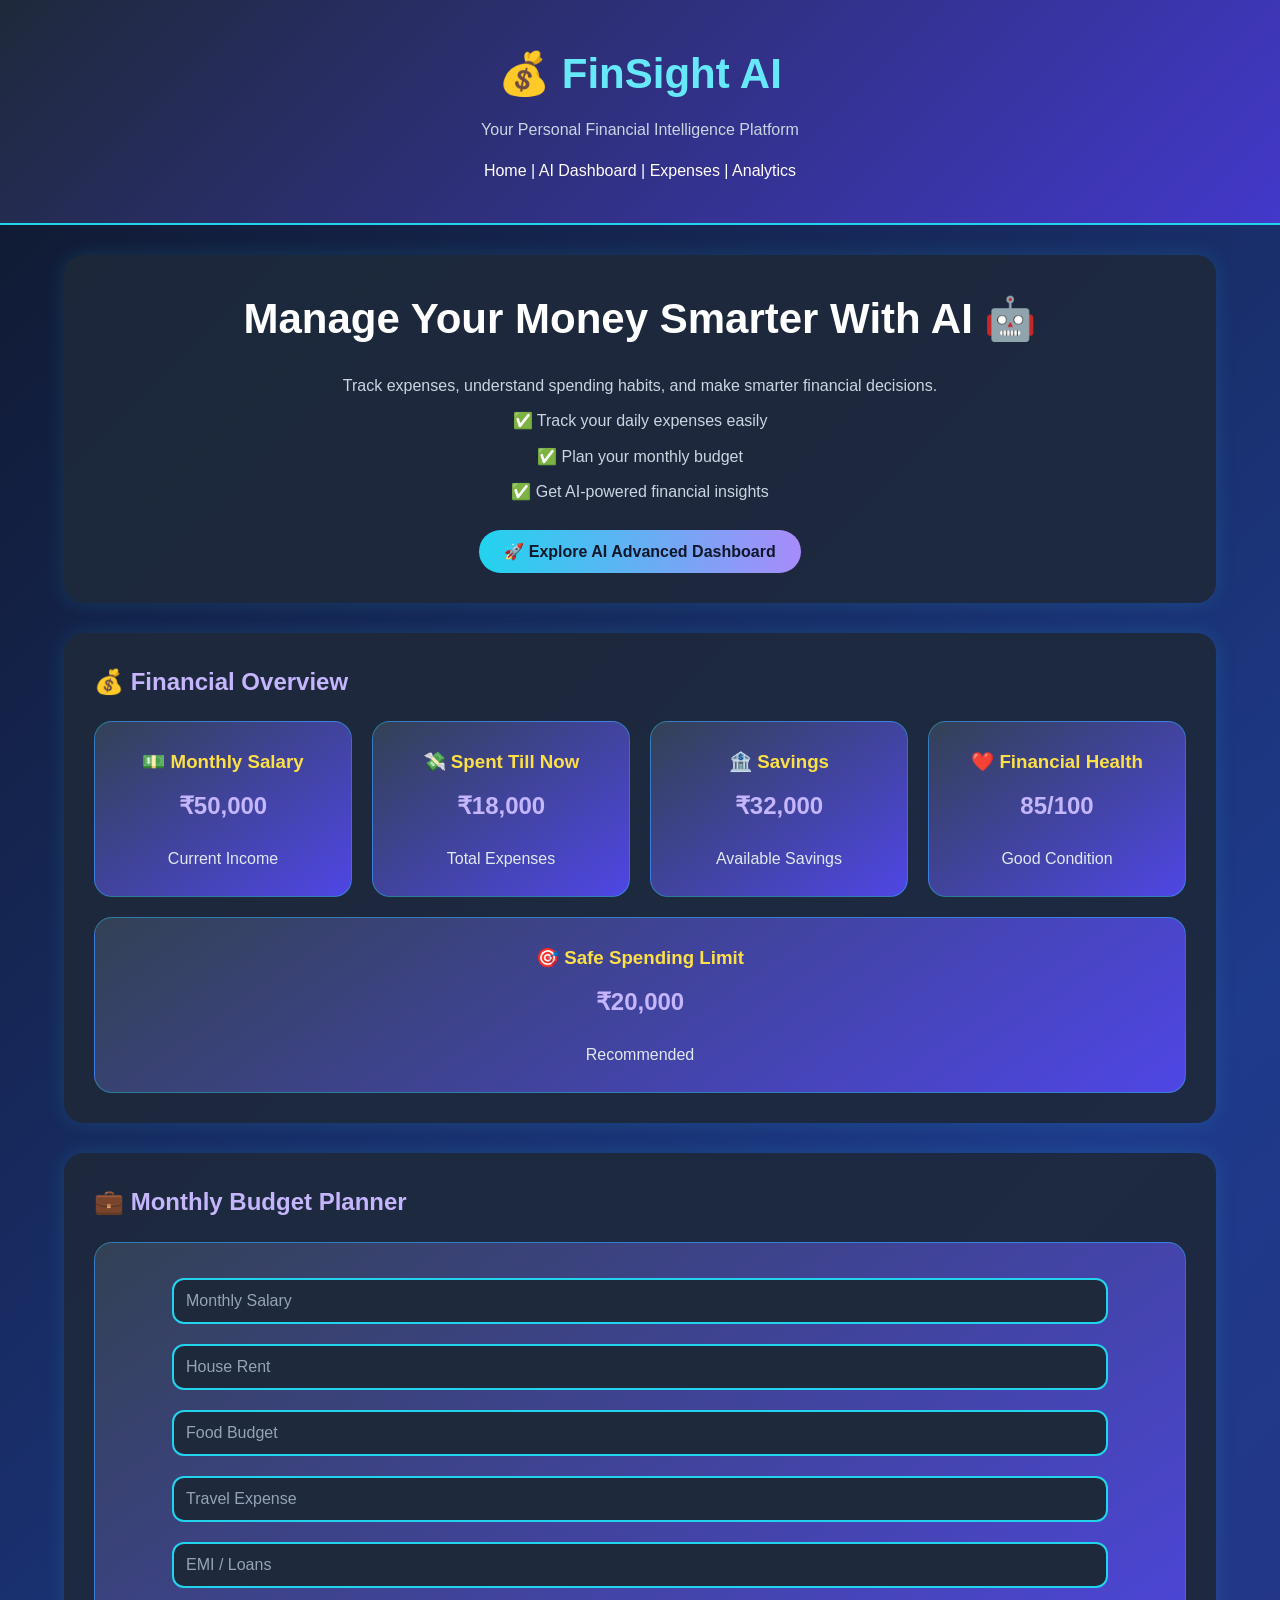
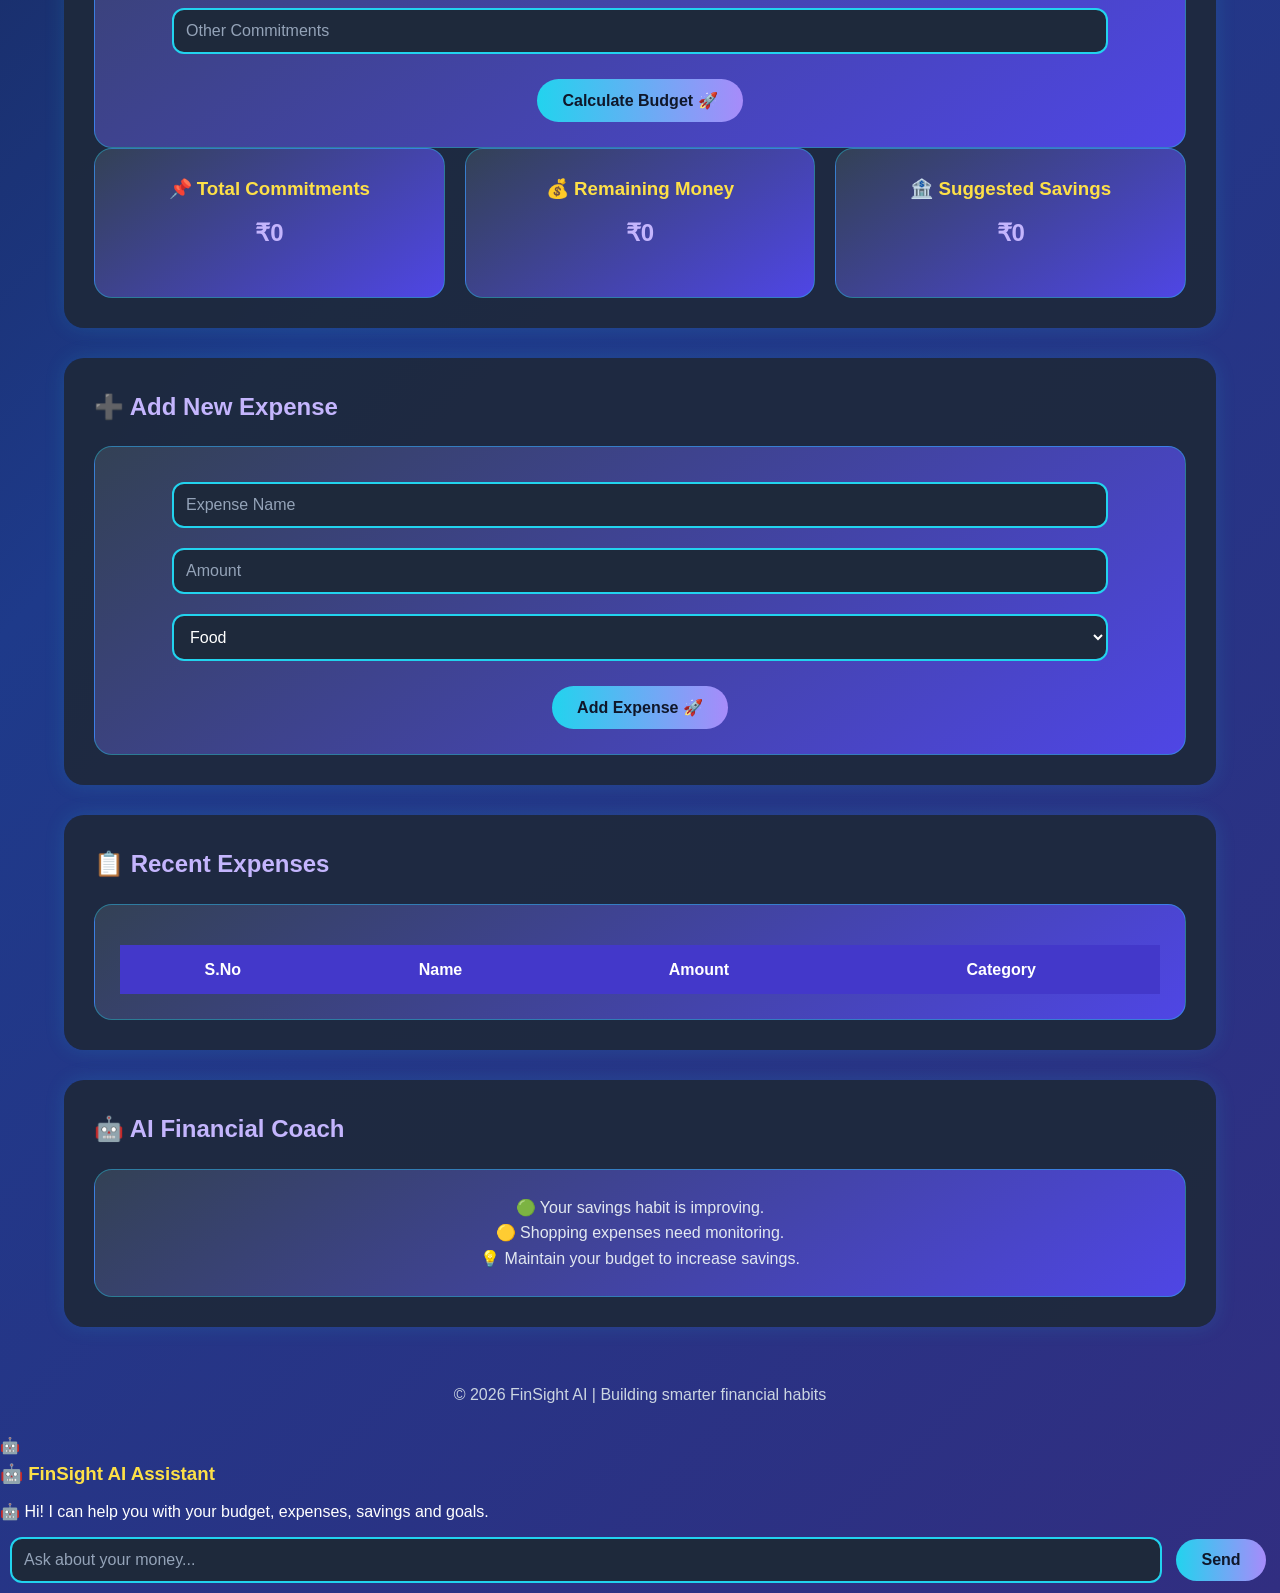
==== commit 502804a9: "Implement AI chat assistant in index.html Added AI chat functionality with user interface." ====
--- a/index.html
+++ b/index.html
@@ -432,6 +432,49 @@
 
 <script src="script.js"></script>
 
+  <!-- AI FLOATING CHAT -->
+
+<div class="ai-button" onclick="openAIChat()">
+
+🤖
+
+</div>
+
+
+
+<div class="ai-chat-box" id="aiChatBox">
+
+
+<h3>🤖 FinSight AI Assistant</h3>
+
+
+<div id="chatMessages">
+
+<p>🤖 Hi! I can help you with your budget, expenses, savings and goals.</p>
+
+</div>
+
+
+
+<input 
+id="aiInput"
+type="text"
+placeholder="Ask about your money...">
+
+
+
+<button onclick="sendMessage()">
+
+Send
+
+</button>
+
+
+
+</div>
+
+  
+
 
 </body>
 
--- a/style.css
+++ b/style.css
@@ -276,6 +276,120 @@
 
 section{
 padding:20px;
-}
-
-}
+
+  /* AI Floating Chat */
+
+.ai-button{
+
+position:fixed;
+
+right:25px;
+
+bottom:25px;
+
+width:60px;
+
+height:60px;
+
+border-radius:50%;
+
+background:linear-gradient(135deg,#22d3ee,#a78bfa);
+
+display:flex;
+
+align-items:center;
+
+justify-content:center;
+
+font-size:28px;
+
+cursor:pointer;
+
+box-shadow:0 0 25px rgba(34,211,238,0.6);
+
+z-index:1000;
+
+}
+
+
+
+.ai-chat-box{
+
+position:fixed;
+
+right:25px;
+
+bottom:100px;
+
+width:320px;
+
+background:#1e293b;
+
+border-radius:20px;
+
+padding:20px;
+
+display:none;
+
+box-shadow:0 0 30px rgba(0,0,0,0.5);
+
+z-index:1000;
+
+}
+
+
+
+.ai-chat-box h3{
+
+color:#67e8f9;
+
+text-align:center;
+
+}
+
+
+
+#chatMessages{
+
+height:200px;
+
+overflow-y:auto;
+
+background:#0f172a;
+
+padding:10px;
+
+border-radius:10px;
+
+}
+
+
+
+#chatMessages p{
+
+margin:8px;
+
+font-size:14px;
+
+}
+
+
+
+.ai-chat-box input{
+
+width:75%;
+
+}
+
+
+
+.ai-chat-box button{
+
+width:20%;
+
+padding:10px;
+
+}
+}
+
+}
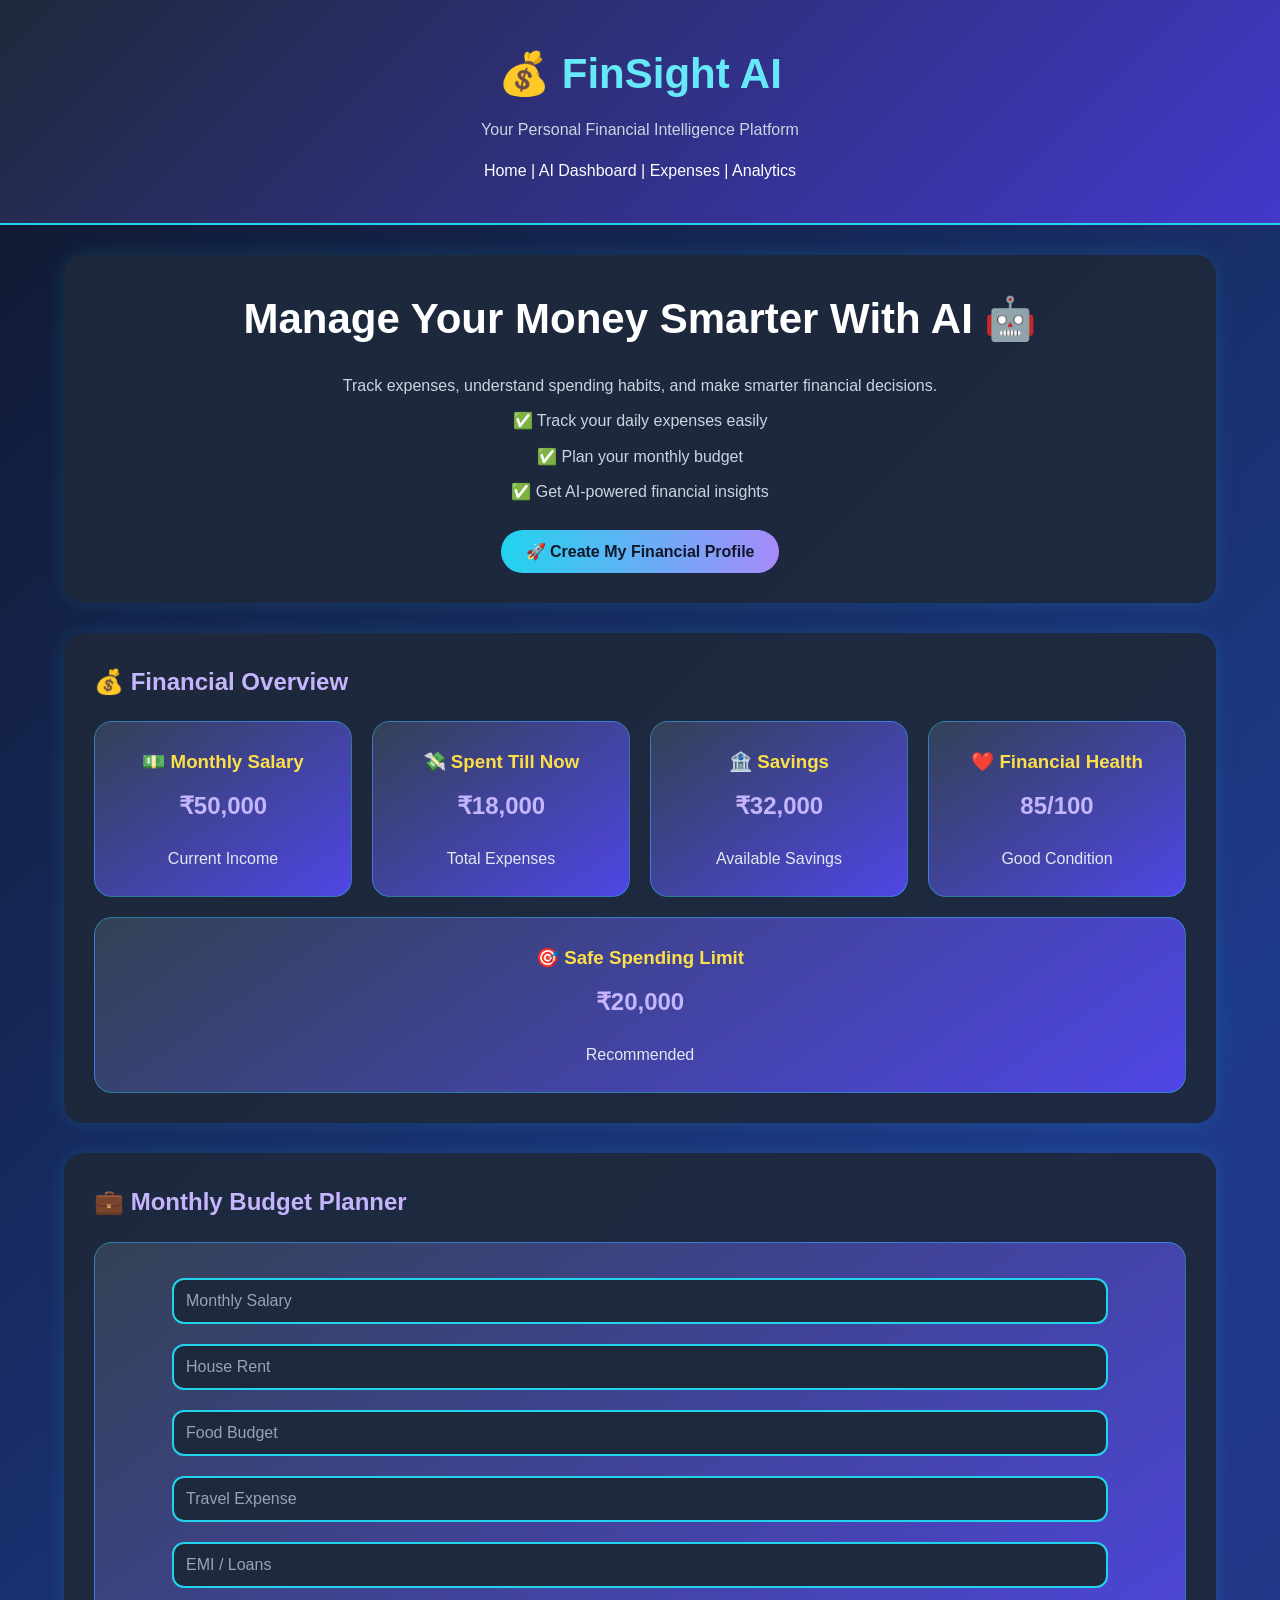
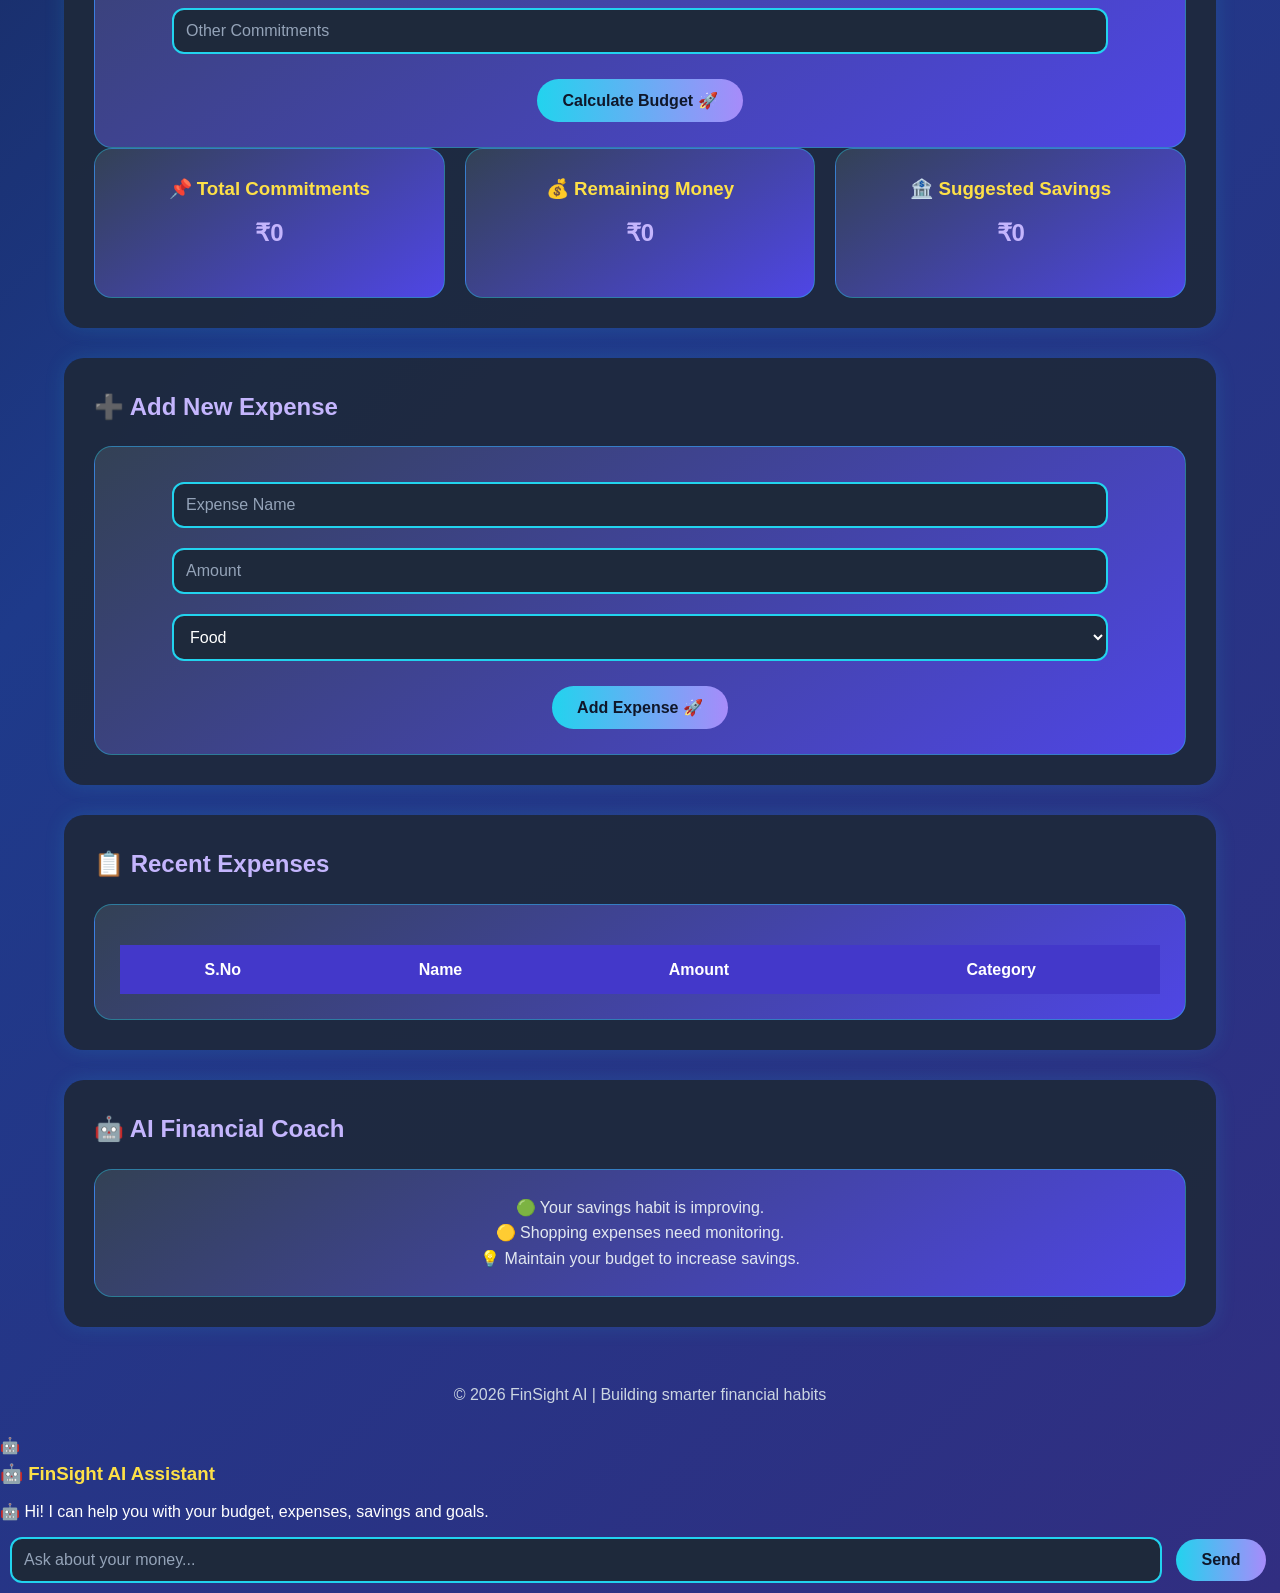
==== commit be77a48b: "Replace Explore button with Create Profile button" ====
--- a/index.html
+++ b/index.html
@@ -61,10 +61,8 @@
 
 
 
-<button onclick="openDashboard()">
-
-🚀 Explore AI Advanced Dashboard
-
+<button onclick="openSetup()">
+🚀 Create My Financial Profile
 </button>
 
 
--- a/style.css
+++ b/style.css
@@ -392,4 +392,4 @@
 }
 }
 
-}
+  }
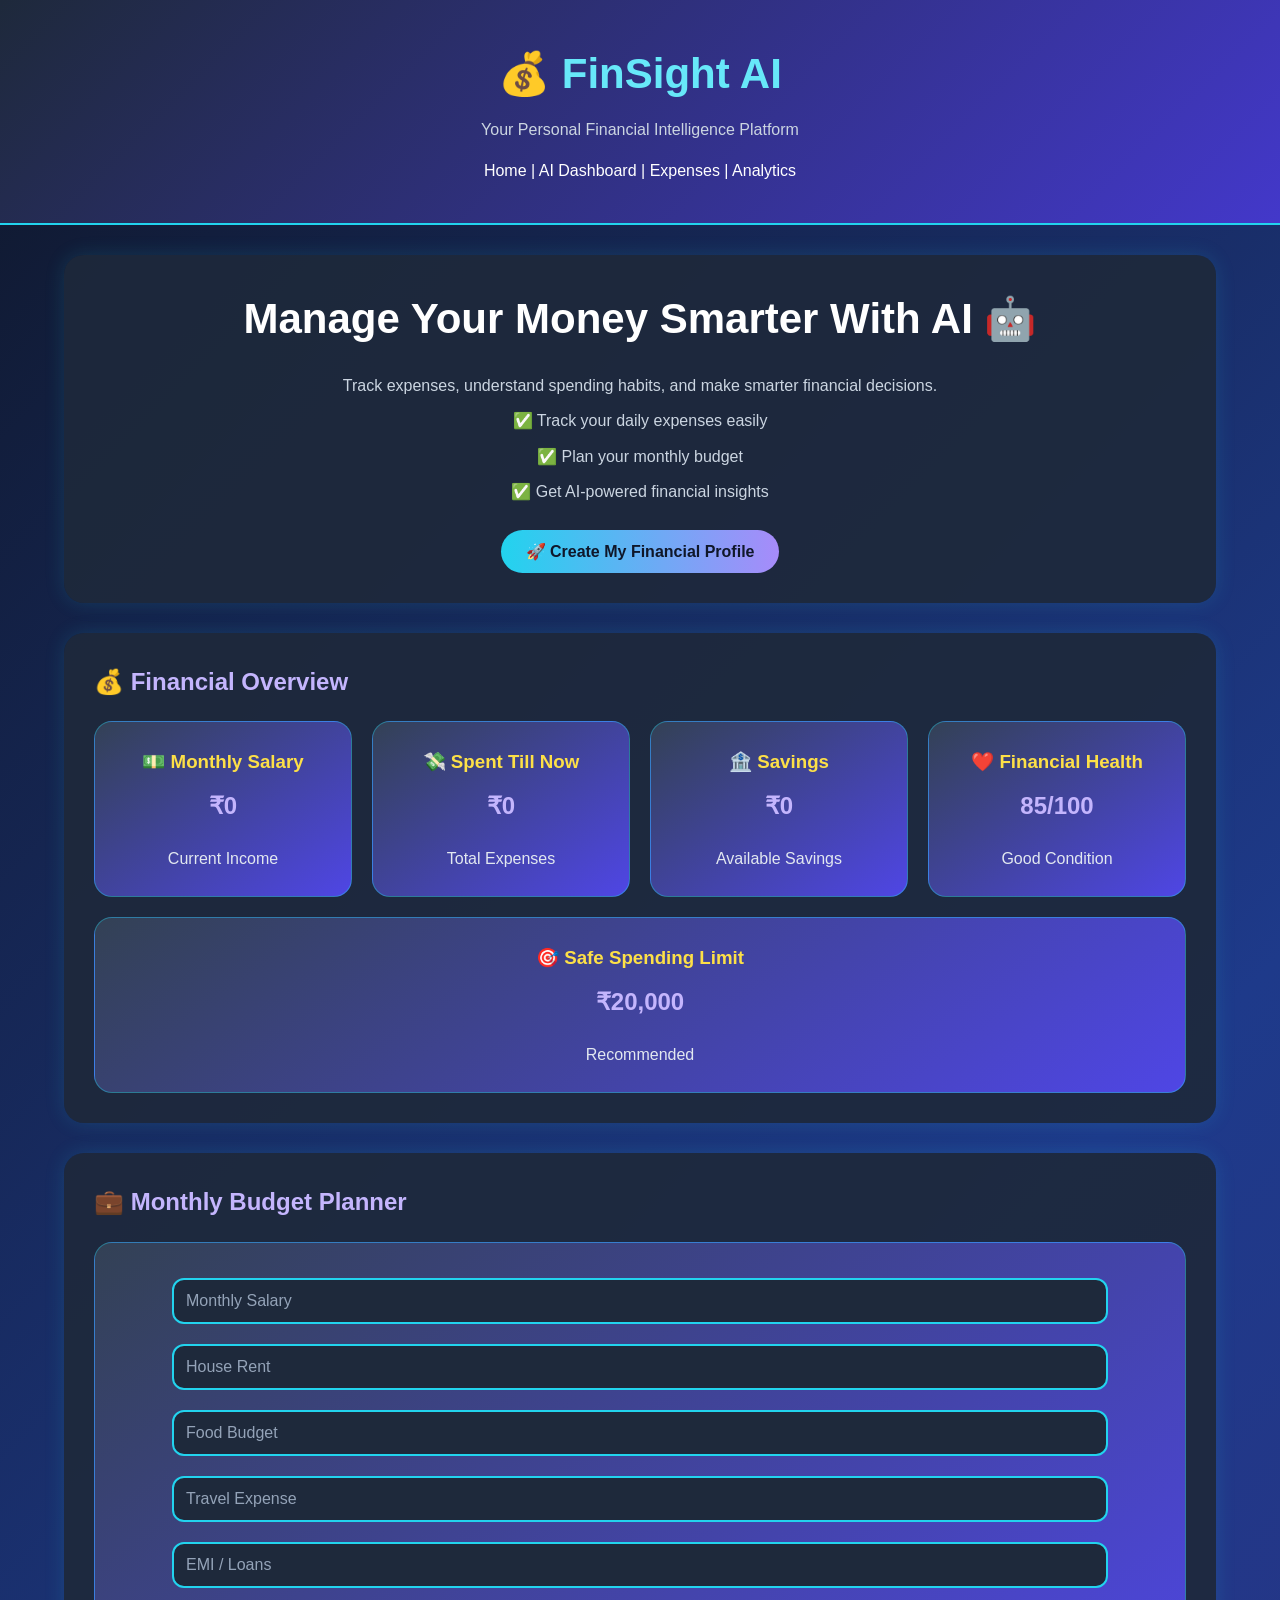
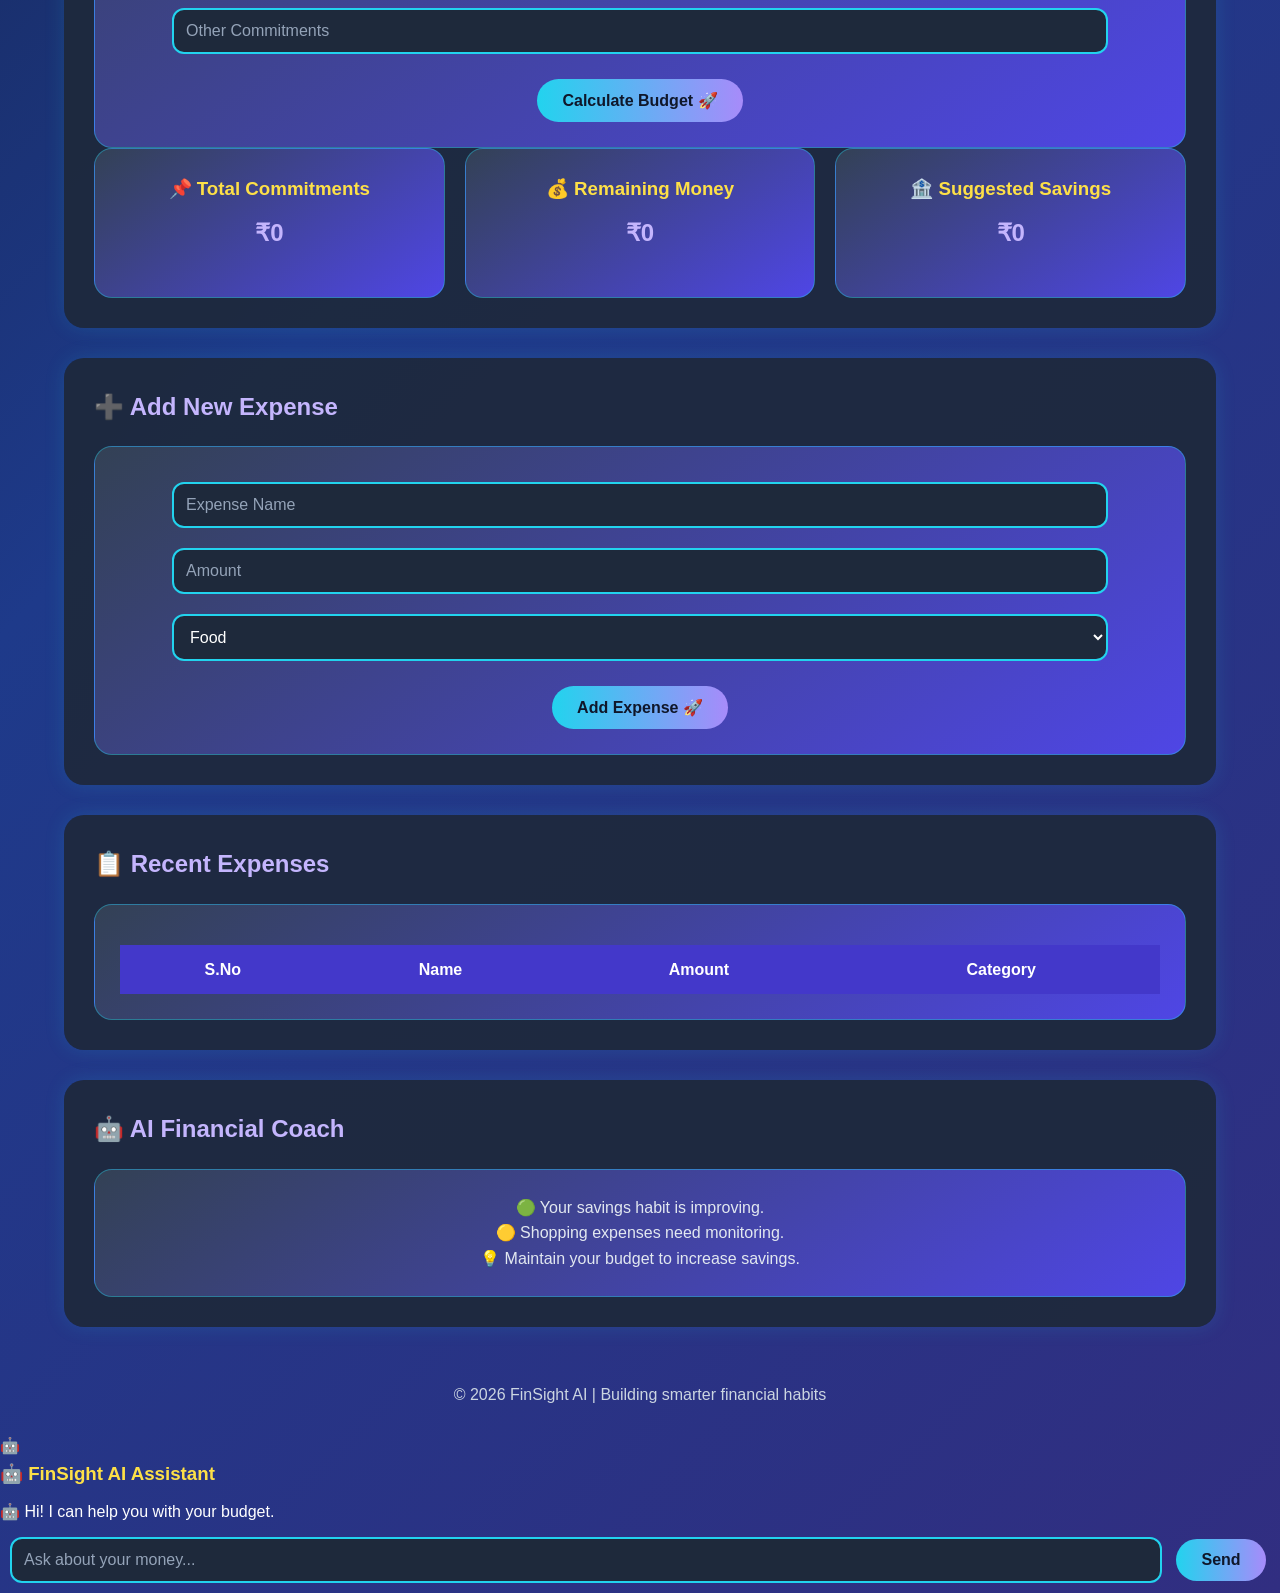
==== commit d0fc8275: "Refactor HTML structure and update financial data" ====
--- a/index.html
+++ b/index.html
@@ -32,8 +32,6 @@
 
 
 
-<!-- HERO -->
-
 <section class="hero">
 
 
@@ -61,8 +59,10 @@
 
 
 
-<button onclick="openSetup()">
+<button id="profileButton" onclick="openProfile()">
+
 🚀 Create My Financial Profile
+
 </button>
 
 
@@ -74,9 +74,6 @@
 
 
 
-<!-- FINANCIAL OVERVIEW -->
-
-
 <section>
 
 
@@ -87,77 +84,53 @@
 
 
 <div class="card">
-
 <h3>💵 Monthly Salary</h3>
-
-<h2>₹50,000</h2>
-
+<h2 id="homeSalary">₹0</h2>
 <p>Current Income</p>
-
-</div>
-
-
-
-<div class="card">
-
+</div>
+
+
+
+<div class="card">
 <h3>💸 Spent Till Now</h3>
-
-<h2>₹18,000</h2>
-
+<h2>₹0</h2>
 <p>Total Expenses</p>
-
-</div>
-
-
-
-<div class="card">
-
+</div>
+
+
+
+<div class="card">
 <h3>🏦 Savings</h3>
-
-<h2>₹32,000</h2>
-
+<h2 id="homeSavings">₹0</h2>
 <p>Available Savings</p>
-
-</div>
-
-
-
-<div class="card">
-
+</div>
+
+
+
+<div class="card">
 <h3>❤️ Financial Health</h3>
-
 <h2>85/100</h2>
-
 <p>Good Condition</p>
-
-</div>
-
-
-
-<div class="card">
-
+</div>
+
+
+
+<div class="card">
 <h3>🎯 Safe Spending Limit</h3>
-
 <h2>₹20,000</h2>
-
 <p>Recommended</p>
-
-</div>
-
-
-
-</div>
-
-
-</section>
-
-
-
-
-
-
-
-<!-- MONTHLY BUDGET PLANNER -->
+</div>
+
+
+</div>
+
+
+</section>
+
+
+
+
+
 
 
 <section>
@@ -205,9 +178,6 @@
 
 
 
-<br>
-
-
 <button onclick="calculateBudget()">
 
 Calculate Budget 🚀
@@ -219,61 +189,38 @@
 
 
 
-
-
 <div class="dashboard">
 
 
 <div class="card">
-
 <h3>📌 Total Commitments</h3>
-
-<h2 id="commitments">
-₹0
-</h2>
-
-</div>
-
-
-
-
-<div class="card">
-
+<h2 id="commitments">₹0</h2>
+</div>
+
+
+
+<div class="card">
 <h3>💰 Remaining Money</h3>
-
-<h2 id="remaining">
-₹0
-</h2>
-
-</div>
-
-
-
-
-<div class="card">
-
+<h2 id="remaining">₹0</h2>
+</div>
+
+
+
+<div class="card">
 <h3>🏦 Suggested Savings</h3>
-
-<h2 id="savingPlan">
-₹0
-</h2>
-
-</div>
-
-
-</div>
-
-
-
-</section>
-
-
-
-
-
-
-
-<!-- ADD EXPENSE -->
+<h2 id="savingPlan">₹0</h2>
+</div>
+
+
+</div>
+
+
+</section>
+
+
+
+
+
 
 
 <section>
@@ -285,15 +232,13 @@
 <div class="card">
 
 
-<input
-id="expenseName"
+<input id="expenseName"
 type="text"
 placeholder="Expense Name">
 
 
 
-<input
-id="expenseAmount"
+<input id="expenseAmount"
 type="number"
 placeholder="Amount">
 
@@ -302,16 +247,11 @@
 <select id="expenseCategory">
 
 <option>Food</option>
-
 <option>Travel</option>
-
 <option>Shopping</option>
-
 <option>Education</option>
-
 <option>Other</option>
 
-
 </select>
 
 
@@ -334,10 +274,6 @@
 
 
 
-
-<!-- RECENT EXPENSES -->
-
-
 <section>
 
 
@@ -349,15 +285,11 @@
 
 <table id="expenseTable">
 
-
 <tr>
 
 <th>S.No</th>
-
 <th>Name</th>
-
 <th>Amount</th>
-
 <th>Category</th>
 
 </tr>
@@ -375,10 +307,6 @@
 
 
 
-
-
-
-<!-- AI RECOMMENDATIONS -->
 
 
 <section>
@@ -428,9 +356,9 @@
 
 
 
-<script src="script.js"></script>
-
-  <!-- AI FLOATING CHAT -->
+
+
+<!-- AI CHAT (will redesign next) -->
 
 <div class="ai-button" onclick="openAIChat()">
 
@@ -448,14 +376,13 @@
 
 <div id="chatMessages">
 
-<p>🤖 Hi! I can help you with your budget, expenses, savings and goals.</p>
-
-</div>
-
-
-
-<input 
-id="aiInput"
+<p>🤖 Hi! I can help you with your budget.</p>
+
+</div>
+
+
+
+<input id="aiInput"
 type="text"
 placeholder="Ask about your money...">
 
@@ -468,10 +395,73 @@
 </button>
 
 
-
-</div>
-
-  
+</div>
+
+
+
+
+
+
+
+
+<script src="script.js"></script>
+
+
+<script>
+
+
+function openProfile(){
+
+let profile = localStorage.getItem("finSightProfile");
+
+
+if(profile){
+
+window.location.href="setup.html";
+
+}
+
+else{
+
+window.location.href="setup.html";
+
+}
+
+
+}
+
+
+
+window.onload=function(){
+
+let profile =
+JSON.parse(localStorage.getItem("finSightProfile"));
+
+
+let button =
+document.getElementById("profileButton");
+
+
+if(profile){
+
+button.innerHTML="✏️ Update Financial Profile";
+
+
+document.getElementById("homeSalary").innerHTML =
+"₹"+profile.salary;
+
+
+document.getElementById("homeSavings").innerHTML =
+"₹"+profile.currentSavings;
+
+
+}
+
+};
+
+
+</script>
+
 
 
 </body>
--- a/style.css
+++ b/style.css
@@ -389,7 +389,101 @@
 
 padding:10px;
 
-}
-}
-
+  button{
+    position: relative;
+    z-index: 9999;
+    pointer-events: auto;
   }
+
+  /* Floating AI Button */
+
+.ai-button{
+
+position:fixed;
+right:25px;
+bottom:25px;
+
+width:60px;
+height:60px;
+
+border-radius:50%;
+
+background:linear-gradient(135deg,#22d3ee,#a78bfa);
+
+display:flex;
+align-items:center;
+justify-content:center;
+
+font-size:28px;
+
+cursor:pointer;
+
+box-shadow:0 0 25px rgba(34,211,238,0.6);
+
+z-index:9999;
+
+}
+
+
+
+/* AI Chat Window */
+
+.ai-chat-box{
+
+position:fixed;
+
+right:25px;
+bottom:100px;
+
+width:320px;
+
+background:#1e293b;
+
+border-radius:20px;
+
+padding:20px;
+
+display:none;
+
+box-shadow:0 0 30px rgba(0,0,0,0.5);
+
+z-index:9999;
+
+}
+
+
+
+#chatMessages{
+
+height:200px;
+
+overflow-y:auto;
+
+background:#0f172a;
+
+padding:10px;
+
+border-radius:10px;
+
+}
+
+
+
+.ai-chat-box input{
+
+width:70%;
+
+}
+
+
+
+.ai-chat-box button{
+
+width:25%;
+
+}
+
+}
+}
+
+  }
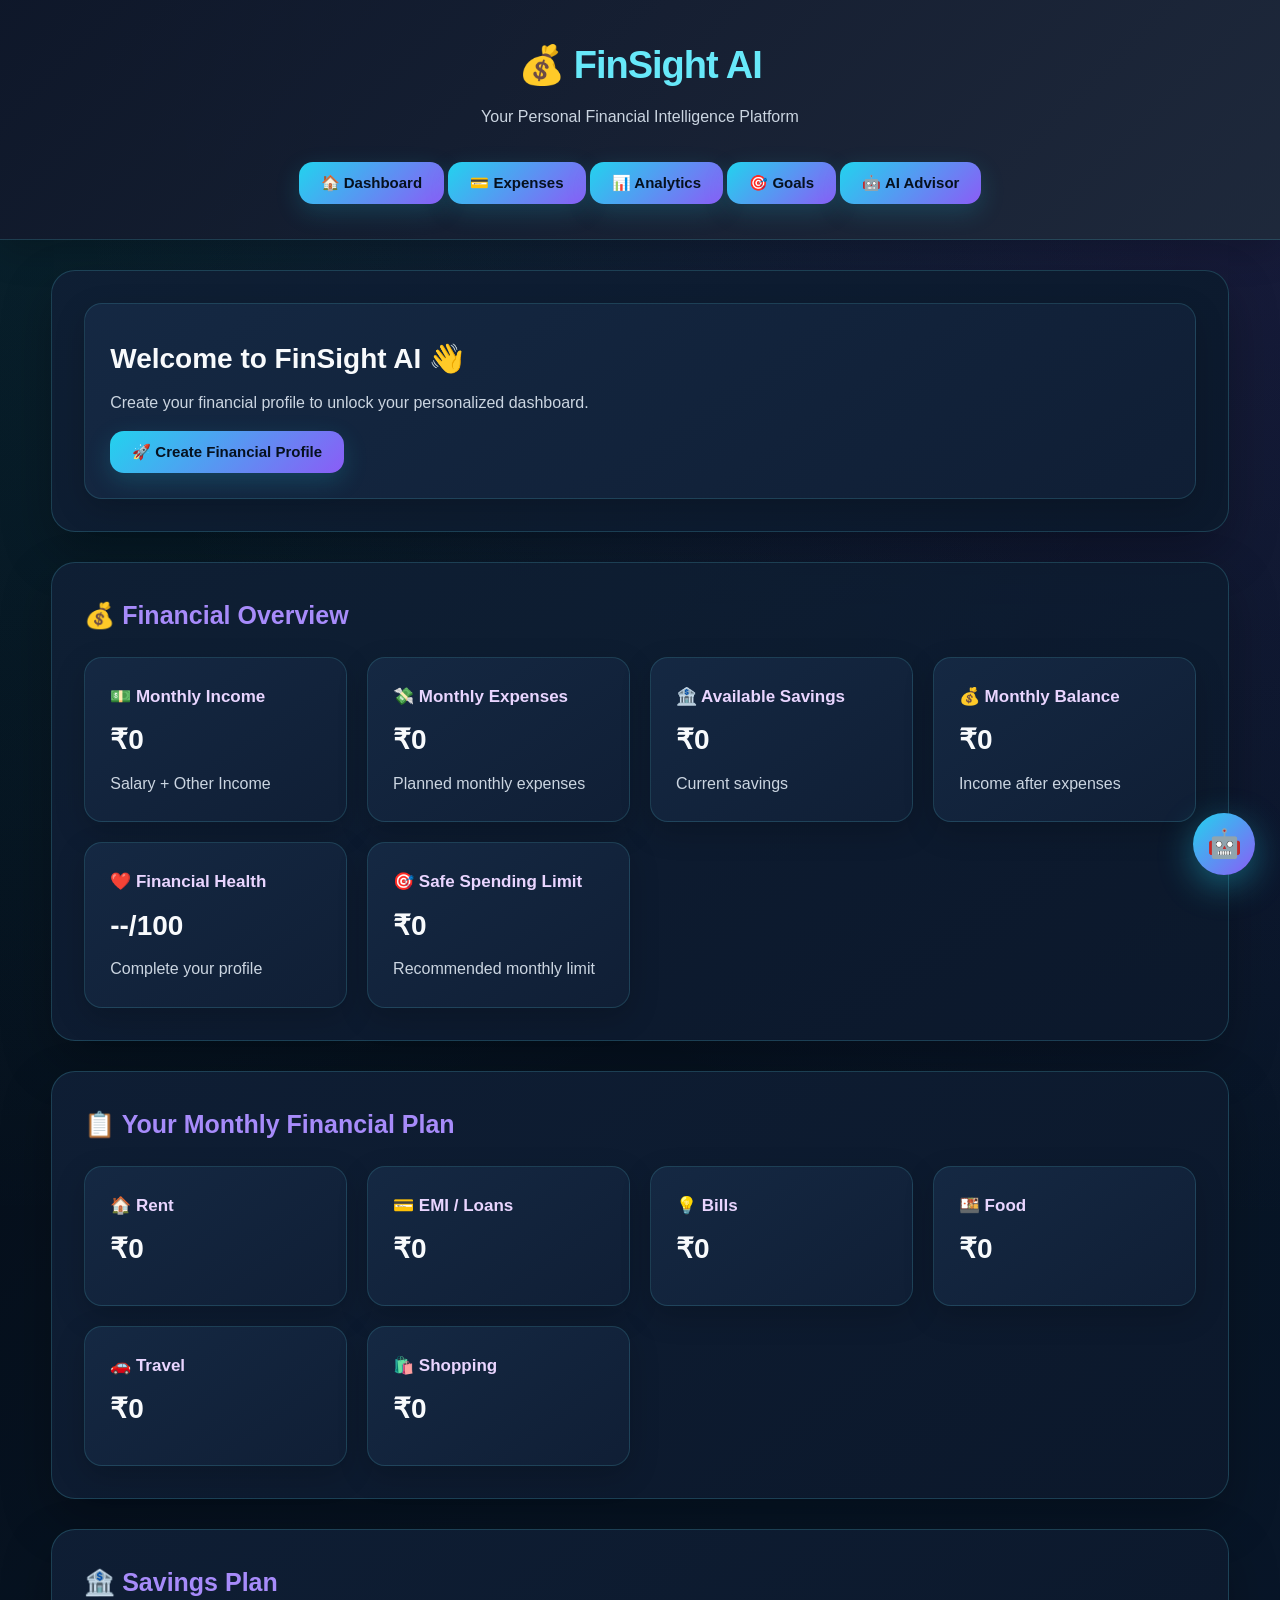
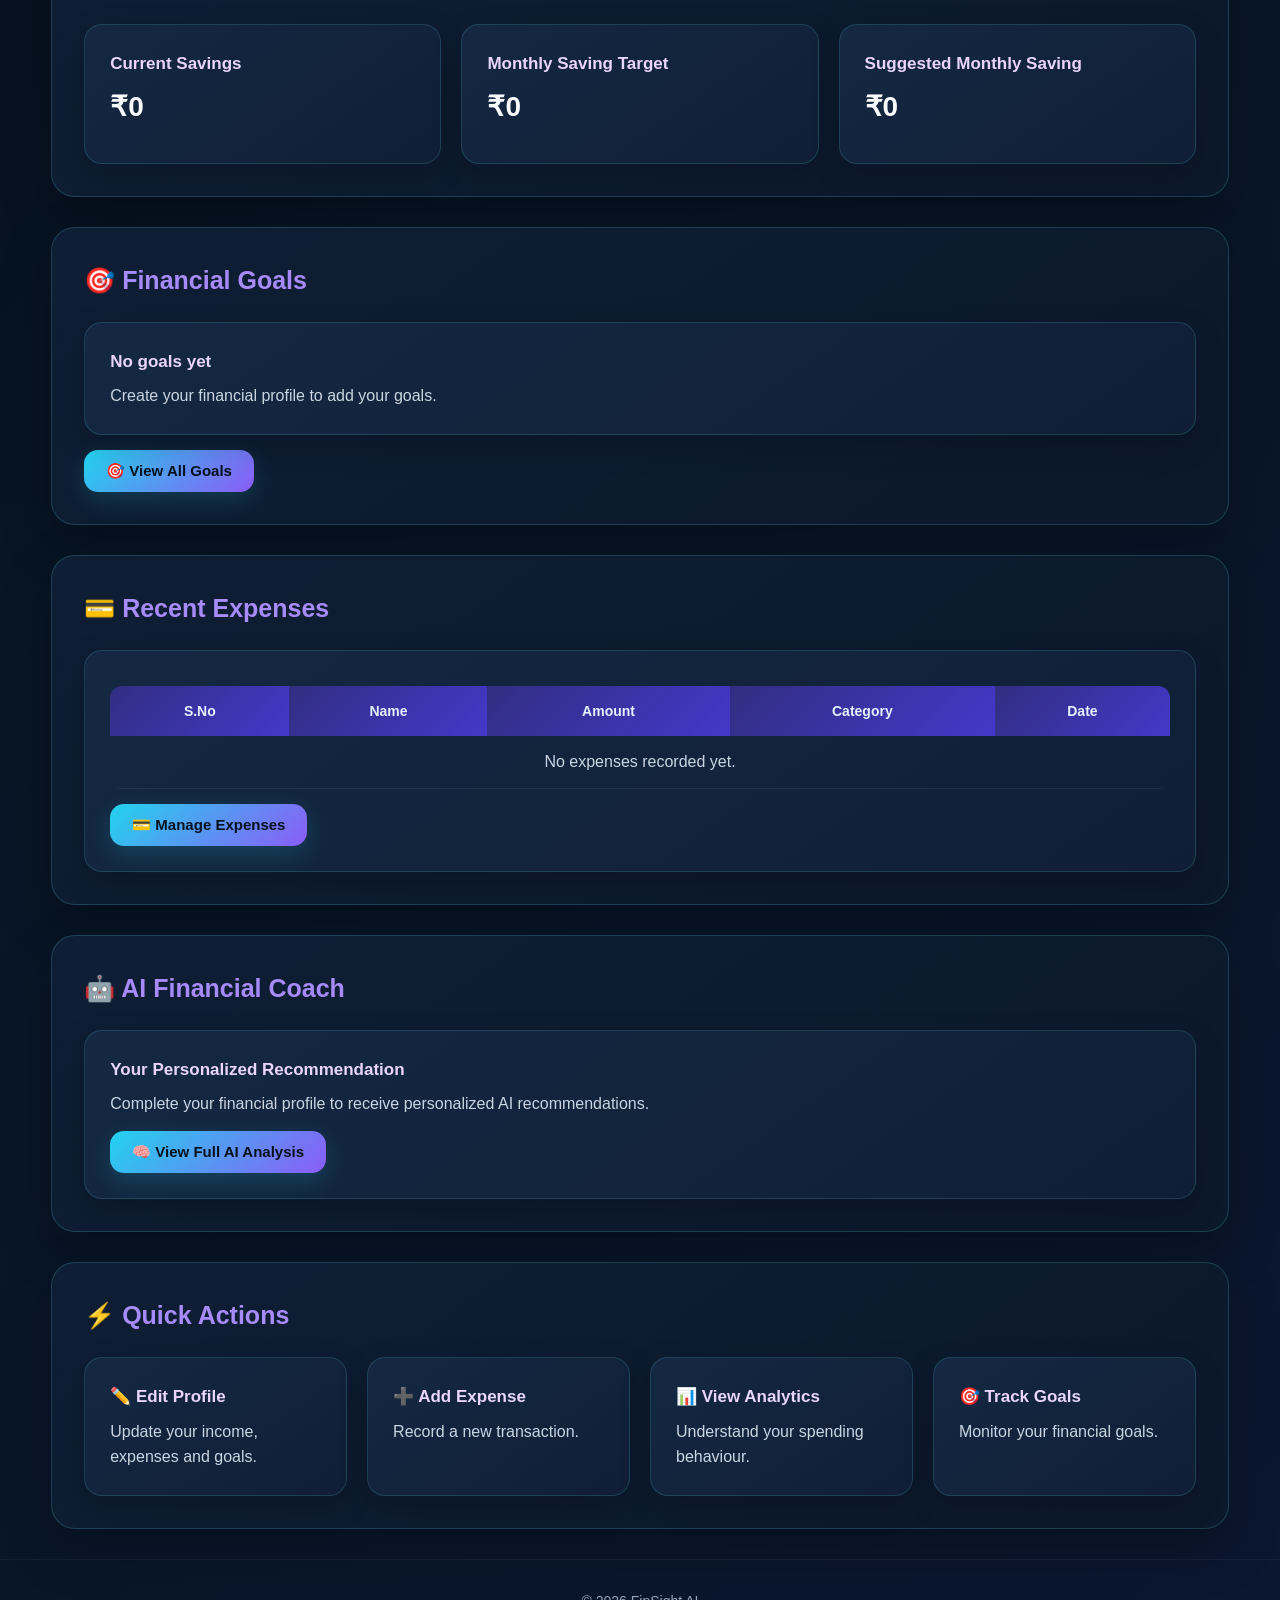
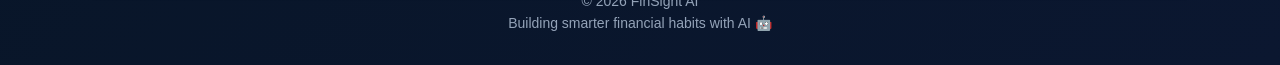
==== commit 68c732e2: "Refactor index.html for improved structure and accessibility Updated HTML structure and improved acc" ====
--- a/index.html
+++ b/index.html
@@ -1,11 +1,15 @@
 <!DOCTYPE html>
-<html>
+<html lang="en">
 
 <head>
 
-<title>FinSight AI - Financial Intelligence Platform</title>
-
-<link rel="stylesheet" href="style.css">
+    <meta charset="UTF-8">
+
+    <meta name="viewport" content="width=device-width, initial-scale=1.0">
+
+    <title>FinSight AI - Dashboard</title>
+
+    <link rel="stylesheet" href="style.css">
 
 </head>
 
@@ -13,396 +17,614 @@
 <body>
 
 
+<!-- =====================================================
+     HEADER
+===================================================== -->
+
 <header>
 
-<h1>💰 FinSight AI</h1>
-
-<p>Your Personal Financial Intelligence Platform</p>
-
-<nav>
-Home |
-AI Dashboard |
-Expenses |
-Analytics
-</nav>
+    <h1>💰 FinSight AI</h1>
+
+    <p id="welcomeMessage">
+        Your Personal Financial Intelligence Platform
+    </p>
+
+    <nav>
+
+        <button onclick="window.location.href='index.html'">
+            🏠 Dashboard
+        </button>
+
+        <button onclick="window.location.href='expense-tracking.html'">
+            💳 Expenses
+        </button>
+
+        <button onclick="window.location.href='analytics.html'">
+            📊 Analytics
+        </button>
+
+        <button onclick="window.location.href='goals.html'">
+            🎯 Goals
+        </button>
+
+        <button onclick="window.location.href='ai.insights.html'">
+            🤖 AI Advisor
+        </button>
+
+    </nav>
 
 </header>
 
 
 
-
-
-<section class="hero">
-
-
-<h1>
-Manage Your Money Smarter With AI 🤖
-</h1>
-
-
-<p>
-Track expenses, understand spending habits,
-and make smarter financial decisions.
-</p>
-
-
-
-<div class="hero-points">
-
-<p>✅ Track your daily expenses easily</p>
-
-<p>✅ Plan your monthly budget</p>
-
-<p>✅ Get AI-powered financial insights</p>
+<!-- =====================================================
+     PROFILE STATUS
+===================================================== -->
+
+<section id="profileSection">
+
+    <div class="card">
+
+        <div>
+
+            <h2 id="dashboardTitle">
+                Welcome to FinSight AI 👋
+            </h2>
+
+            <p id="profileStatus">
+                Create your financial profile to get started.
+            </p>
+
+        </div>
+
+
+        <button
+            id="profileButton"
+            onclick="openProfile()"
+        >
+            🚀 Create Financial Profile
+        </button>
+
+    </div>
+
+</section>
+
+
+
+<!-- =====================================================
+     FINANCIAL OVERVIEW
+===================================================== -->
+
+<section>
+
+    <h2>💰 Financial Overview</h2>
+
+
+    <div class="dashboard">
+
+
+        <!-- INCOME -->
+
+        <div class="card">
+
+            <h3>💵 Monthly Income</h3>
+
+            <h2 id="dashboardIncome">
+                ₹0
+            </h2>
+
+            <p>
+                Salary + Other Income
+            </p>
+
+        </div>
+
+
+
+        <!-- EXPENSE -->
+
+        <div class="card">
+
+            <h3>💸 Monthly Expenses</h3>
+
+            <h2 id="dashboardExpense">
+                ₹0
+            </h2>
+
+            <p>
+                Planned monthly expenses
+            </p>
+
+        </div>
+
+
+
+        <!-- SAVINGS -->
+
+        <div class="card">
+
+            <h3>🏦 Available Savings</h3>
+
+            <h2 id="dashboardSavings">
+                ₹0
+            </h2>
+
+            <p>
+                Current savings
+            </p>
+
+        </div>
+
+
+
+        <!-- REMAINING -->
+
+        <div class="card">
+
+            <h3>💰 Monthly Balance</h3>
+
+            <h2 id="dashboardBalance">
+                ₹0
+            </h2>
+
+            <p>
+                Income after expenses
+            </p>
+
+        </div>
+
+
+
+        <!-- HEALTH -->
+
+        <div class="card">
+
+            <h3>❤️ Financial Health</h3>
+
+            <h2 id="dashboardHealth">
+                --/100
+            </h2>
+
+            <p id="dashboardHealthText">
+                Complete your profile
+            </p>
+
+        </div>
+
+
+
+        <!-- SAFE LIMIT -->
+
+        <div class="card">
+
+            <h3>🎯 Safe Spending Limit</h3>
+
+            <h2 id="safeSpending">
+                ₹0
+            </h2>
+
+            <p>
+                Recommended monthly limit
+            </p>
+
+        </div>
+
+
+    </div>
+
+</section>
+
+
+
+<!-- =====================================================
+     MONTHLY FINANCIAL BREAKDOWN
+===================================================== -->
+
+<section>
+
+    <h2>📋 Your Monthly Financial Plan</h2>
+
+
+    <div class="dashboard">
+
+
+        <div class="card">
+
+            <h3>🏠 Rent</h3>
+
+            <h2 id="rentAmount">
+                ₹0
+            </h2>
+
+        </div>
+
+
+        <div class="card">
+
+            <h3>💳 EMI / Loans</h3>
+
+            <h2 id="emiAmount">
+                ₹0
+            </h2>
+
+        </div>
+
+
+        <div class="card">
+
+            <h3>💡 Bills</h3>
+
+            <h2 id="billsAmount">
+                ₹0
+            </h2>
+
+        </div>
+
+
+        <div class="card">
+
+            <h3>🍱 Food</h3>
+
+            <h2 id="foodAmount">
+                ₹0
+            </h2>
+
+        </div>
+
+
+        <div class="card">
+
+            <h3>🚗 Travel</h3>
+
+            <h2 id="travelAmount">
+                ₹0
+            </h2>
+
+        </div>
+
+
+        <div class="card">
+
+            <h3>🛍️ Shopping</h3>
+
+            <h2 id="shoppingAmount">
+                ₹0
+            </h2>
+
+        </div>
+
+
+    </div>
+
+</section>
+
+
+
+<!-- =====================================================
+     SAVINGS PLAN
+===================================================== -->
+
+<section>
+
+    <h2>🏦 Savings Plan</h2>
+
+
+    <div class="dashboard">
+
+
+        <div class="card">
+
+            <h3>Current Savings</h3>
+
+            <h2 id="currentSavings">
+                ₹0
+            </h2>
+
+        </div>
+
+
+        <div class="card">
+
+            <h3>Monthly Saving Target</h3>
+
+            <h2 id="savingTarget">
+                ₹0
+            </h2>
+
+        </div>
+
+
+        <div class="card">
+
+            <h3>Suggested Monthly Saving</h3>
+
+            <h2 id="suggestedSaving">
+                ₹0
+            </h2>
+
+        </div>
+
+
+    </div>
+
+</section>
+
+
+
+<!-- =====================================================
+     GOALS PREVIEW
+===================================================== -->
+
+<section>
+
+    <h2>🎯 Financial Goals</h2>
+
+
+    <div class="dashboard" id="dashboardGoals">
+
+        <div class="card">
+
+            <h3>No goals yet</h3>
+
+            <p>
+                Create your financial profile to add your goals.
+            </p>
+
+        </div>
+
+    </div>
+
+
+    <button onclick="window.location.href='goals.html'">
+
+        🎯 View All Goals
+
+    </button>
+
+</section>
+
+
+
+<!-- =====================================================
+     RECENT EXPENSES
+===================================================== -->
+
+<section>
+
+    <h2>💳 Recent Expenses</h2>
+
+
+    <div class="card">
+
+        <table id="expenseTable">
+
+            <tr>
+
+                <th>S.No</th>
+
+                <th>Name</th>
+
+                <th>Amount</th>
+
+                <th>Category</th>
+
+                <th>Date</th>
+
+            </tr>
+
+        </table>
+
+
+        <button
+            onclick="window.location.href='expense-tracking.html'"
+        >
+
+            💳 Manage Expenses
+
+        </button>
+
+    </div>
+
+</section>
+
+
+
+<!-- =====================================================
+     AI FINANCIAL COACH
+===================================================== -->
+
+<section>
+
+    <h2>🤖 AI Financial Coach</h2>
+
+
+    <div class="card">
+
+        <h3>
+            Your Personalized Recommendation
+        </h3>
+
+
+        <p id="dashboardAIAdvice">
+
+            Complete your financial profile to receive
+            personalized AI recommendations.
+
+        </p>
+
+
+        <button
+            onclick="window.location.href='ai.insights.html'"
+        >
+
+            🧠 View Full AI Analysis
+
+        </button>
+
+    </div>
+
+</section>
+
+
+
+<!-- =====================================================
+     QUICK ACTIONS
+===================================================== -->
+
+<section>
+
+    <h2>⚡ Quick Actions</h2>
+
+
+    <div class="dashboard">
+
+
+        <div
+            class="card feature-card"
+            onclick="openProfile()"
+        >
+
+            <h3>✏️ Edit Profile</h3>
+
+            <p>
+                Update your income, expenses and goals.
+            </p>
+
+        </div>
+
+
+        <div
+            class="card feature-card"
+            onclick="window.location.href='expense-tracking.html'"
+        >
+
+            <h3>➕ Add Expense</h3>
+
+            <p>
+                Record a new transaction.
+            </p>
+
+        </div>
+
+
+        <div
+            class="card feature-card"
+            onclick="window.location.href='analytics.html'"
+        >
+
+            <h3>📊 View Analytics</h3>
+
+            <p>
+                Understand your spending behaviour.
+            </p>
+
+        </div>
+
+
+        <div
+            class="card feature-card"
+            onclick="window.location.href='goals.html'"
+        >
+
+            <h3>🎯 Track Goals</h3>
+
+            <p>
+                Monitor your financial goals.
+            </p>
+
+        </div>
+
+
+    </div>
+
+</section>
+
+
+
+<!-- =====================================================
+     FOOTER
+===================================================== -->
+
+<footer>
+
+    <p>
+        © 2026 FinSight AI
+    </p>
+
+    <p>
+        Building smarter financial habits with AI 🤖
+    </p>
+
+</footer>
+
+
+
+<!-- =====================================================
+     AI CHAT BUTTON
+===================================================== -->
+
+<div
+    class="ai-button"
+    onclick="openAIChat()"
+>
+
+    🤖
 
 </div>
 
 
 
-<button id="profileButton" onclick="openProfile()">
-
-🚀 Create My Financial Profile
-
-</button>
-
-
-</section>
-
-
-
-
-
-
-
-<section>
-
-
-<h2>💰 Financial Overview</h2>
-
-
-<div class="dashboard">
-
-
-<div class="card">
-<h3>💵 Monthly Salary</h3>
-<h2 id="homeSalary">₹0</h2>
-<p>Current Income</p>
+<!-- =====================================================
+     AI CHAT BOX
+===================================================== -->
+
+<div
+    class="ai-chat-box"
+    id="aiChatBox"
+>
+
+
+    <h3>
+        🤖 FinSight AI Assistant
+    </h3>
+
+
+    <div id="chatMessages">
+
+        <p>
+            🤖 Hi! I'm your FinSight AI Assistant.
+        </p>
+
+        <p>
+            Ask me about your salary, expenses,
+            savings, goals or budgeting.
+        </p>
+
+    </div>
+
+
+    <input
+        id="aiInput"
+        type="text"
+        placeholder="Ask about your money..."
+        onkeydown="if(event.key==='Enter') sendMessage()"
+    >
+
+
+    <button onclick="sendMessage()">
+
+        Send
+
+    </button>
+
+
 </div>
 
 
 
-<div class="card">
-<h3>💸 Spent Till Now</h3>
-<h2>₹0</h2>
-<p>Total Expenses</p>
-</div>
-
-
-
-<div class="card">
-<h3>🏦 Savings</h3>
-<h2 id="homeSavings">₹0</h2>
-<p>Available Savings</p>
-</div>
-
-
-
-<div class="card">
-<h3>❤️ Financial Health</h3>
-<h2>85/100</h2>
-<p>Good Condition</p>
-</div>
-
-
-
-<div class="card">
-<h3>🎯 Safe Spending Limit</h3>
-<h2>₹20,000</h2>
-<p>Recommended</p>
-</div>
-
-
-</div>
-
-
-</section>
-
-
-
-
-
-
-
-<section>
-
-
-<h2>💼 Monthly Budget Planner</h2>
-
-
-<div class="card">
-
-
-<input id="salary"
-type="number"
-placeholder="Monthly Salary">
-
-
-
-<input id="rent"
-type="number"
-placeholder="House Rent">
-
-
-
-<input id="food"
-type="number"
-placeholder="Food Budget">
-
-
-
-<input id="travel"
-type="number"
-placeholder="Travel Expense">
-
-
-
-<input id="emi"
-type="number"
-placeholder="EMI / Loans">
-
-
-
-<input id="other"
-type="number"
-placeholder="Other Commitments">
-
-
-
-<button onclick="calculateBudget()">
-
-Calculate Budget 🚀
-
-</button>
-
-
-</div>
-
-
-
-<div class="dashboard">
-
-
-<div class="card">
-<h3>📌 Total Commitments</h3>
-<h2 id="commitments">₹0</h2>
-</div>
-
-
-
-<div class="card">
-<h3>💰 Remaining Money</h3>
-<h2 id="remaining">₹0</h2>
-</div>
-
-
-
-<div class="card">
-<h3>🏦 Suggested Savings</h3>
-<h2 id="savingPlan">₹0</h2>
-</div>
-
-
-</div>
-
-
-</section>
-
-
-
-
-
-
-
-<section>
-
-
-<h2>➕ Add New Expense</h2>
-
-
-<div class="card">
-
-
-<input id="expenseName"
-type="text"
-placeholder="Expense Name">
-
-
-
-<input id="expenseAmount"
-type="number"
-placeholder="Amount">
-
-
-
-<select id="expenseCategory">
-
-<option>Food</option>
-<option>Travel</option>
-<option>Shopping</option>
-<option>Education</option>
-<option>Other</option>
-
-</select>
-
-
-
-<button onclick="addExpense()">
-
-Add Expense 🚀
-
-</button>
-
-
-</div>
-
-
-</section>
-
-
-
-
-
-
-
-<section>
-
-
-<h2>📋 Recent Expenses</h2>
-
-
-<div class="card">
-
-
-<table id="expenseTable">
-
-<tr>
-
-<th>S.No</th>
-<th>Name</th>
-<th>Amount</th>
-<th>Category</th>
-
-</tr>
-
-
-</table>
-
-
-</div>
-
-
-</section>
-
-
-
-
-
-
-
-<section>
-
-
-<h2>🤖 AI Financial Coach</h2>
-
-
-<div class="card">
-
-
-<p>
-🟢 Your savings habit is improving.
-</p>
-
-
-<p>
-🟡 Shopping expenses need monitoring.
-</p>
-
-
-<p>
-💡 Maintain your budget to increase savings.
-</p>
-
-
-</div>
-
-
-</section>
-
-
-
-
-
-
-
-<footer>
-
-<p>
-© 2026 FinSight AI | Building smarter financial habits
-</p>
-
-</footer>
-
-
-
-
-
-
-
-<!-- AI CHAT (will redesign next) -->
-
-<div class="ai-button" onclick="openAIChat()">
-
-🤖
-
-</div>
-
-
-
-<div class="ai-chat-box" id="aiChatBox">
-
-
-<h3>🤖 FinSight AI Assistant</h3>
-
-
-<div id="chatMessages">
-
-<p>🤖 Hi! I can help you with your budget.</p>
-
-</div>
-
-
-
-<input id="aiInput"
-type="text"
-placeholder="Ask about your money...">
-
-
-
-<button onclick="sendMessage()">
-
-Send
-
-</button>
-
-
-</div>
-
-
-
-
-
-
-
+<!-- =====================================================
+     SCRIPT
+===================================================== -->
 
 <script src="script.js"></script>
 
@@ -410,60 +632,584 @@
 <script>
 
 
+/* =====================================================
+   LOAD DASHBOARD
+===================================================== */
+
+function loadDashboard(){
+
+    let profile = getProfile();
+
+
+    if(!profile){
+
+        document.getElementById("dashboardTitle").innerHTML =
+            "Welcome to FinSight AI 👋";
+
+        document.getElementById("profileStatus").innerHTML =
+            "Create your financial profile to unlock your personalized dashboard.";
+
+        document.getElementById("profileButton").innerHTML =
+            "🚀 Create Financial Profile";
+
+        return;
+
+    }
+
+
+
+    /* PROFILE */
+
+    document.getElementById("dashboardTitle").innerHTML =
+        "Welcome, " + profile.name + " 👋";
+
+
+    document.getElementById("profileStatus").innerHTML =
+        "Your personalized financial dashboard is ready.";
+
+
+    document.getElementById("profileButton").innerHTML =
+        "✏️ Edit Financial Profile";
+
+
+
+    /* =================================================
+       INCOME
+    ================================================= */
+
+    let salary = Number(profile.salary) || 0;
+
+    let otherIncome =
+        Number(profile.otherIncome) || 0;
+
+    let totalIncome =
+        salary + otherIncome;
+
+
+
+    /* =================================================
+       EXPENSES
+    ================================================= */
+
+    let rent =
+        Number(profile.rent) || 0;
+
+    let emi =
+        Number(profile.emi) || 0;
+
+    let bills =
+        Number(profile.bills) || 0;
+
+    let food =
+        Number(profile.food) || 0;
+
+    let travel =
+        Number(profile.travel) || 0;
+
+    let shopping =
+        Number(profile.shopping) || 0;
+
+    let otherExpense =
+        Number(profile.otherExpense) || 0;
+
+
+    let totalExpense =
+        rent +
+        emi +
+        bills +
+        food +
+        travel +
+        shopping +
+        otherExpense;
+
+
+
+    /* =================================================
+       BALANCE
+    ================================================= */
+
+    let balance =
+        totalIncome - totalExpense;
+
+
+
+    /* =================================================
+       CURRENT SAVINGS
+    ================================================= */
+
+    let currentSavings =
+        Number(profile.currentSavings) || 0;
+
+
+    let savingTarget =
+        Number(profile.savingTarget) || 0;
+
+
+
+    /* =================================================
+       SUGGESTED SAVING
+    ================================================= */
+
+    let suggestedSaving = 0;
+
+
+    if(balance > 0){
+
+        suggestedSaving =
+            Math.round(balance * 0.5);
+
+    }
+
+
+
+    /* =================================================
+       SAFE SPENDING
+    ================================================= */
+
+    let safeSpending =
+        Math.max(
+            0,
+            Math.round(
+                totalIncome * 0.7
+            )
+        );
+
+
+
+    /* =================================================
+       FINANCIAL HEALTH SCORE
+    ================================================= */
+
+    let score = 50;
+
+
+    if(totalIncome > 0){
+
+        let savingRate =
+            balance / totalIncome;
+
+
+        if(savingRate >= 0.30){
+
+            score = 95;
+
+        }
+
+        else if(savingRate >= 0.20){
+
+            score = 90;
+
+        }
+
+        else if(savingRate >= 0.10){
+
+            score = 80;
+
+        }
+
+        else if(savingRate > 0){
+
+            score = 70;
+
+        }
+
+        else{
+
+            score = 45;
+
+        }
+
+    }
+
+
+
+    /* =================================================
+       DISPLAY MAIN DATA
+    ================================================= */
+
+    document.getElementById("dashboardIncome").innerHTML =
+        "₹" + totalIncome.toLocaleString("en-IN");
+
+
+    document.getElementById("dashboardExpense").innerHTML =
+        "₹" + totalExpense.toLocaleString("en-IN");
+
+
+    document.getElementById("dashboardSavings").innerHTML =
+        "₹" + currentSavings.toLocaleString("en-IN");
+
+
+    document.getElementById("dashboardBalance").innerHTML =
+        "₹" + balance.toLocaleString("en-IN");
+
+
+    document.getElementById("dashboardHealth").innerHTML =
+        score + "/100";
+
+
+    document.getElementById("safeSpending").innerHTML =
+        "₹" + safeSpending.toLocaleString("en-IN");
+
+
+
+    /* =================================================
+       HEALTH TEXT
+    ================================================= */
+
+    let healthText;
+
+
+    if(score >= 90){
+
+        healthText =
+            "Excellent financial position";
+
+    }
+
+    else if(score >= 80){
+
+        healthText =
+            "Good financial condition";
+
+    }
+
+    else if(score >= 70){
+
+        healthText =
+            "Needs some improvement";
+
+    }
+
+    else{
+
+        healthText =
+            "High financial pressure";
+
+    }
+
+
+    document.getElementById("dashboardHealthText").innerHTML =
+        healthText;
+
+
+
+    /* =================================================
+       BREAKDOWN
+    ================================================= */
+
+    document.getElementById("rentAmount").innerHTML =
+        "₹" + rent.toLocaleString("en-IN");
+
+
+    document.getElementById("emiAmount").innerHTML =
+        "₹" + emi.toLocaleString("en-IN");
+
+
+    document.getElementById("billsAmount").innerHTML =
+        "₹" + bills.toLocaleString("en-IN");
+
+
+    document.getElementById("foodAmount").innerHTML =
+        "₹" + food.toLocaleString("en-IN");
+
+
+    document.getElementById("travelAmount").innerHTML =
+        "₹" + travel.toLocaleString("en-IN");
+
+
+    document.getElementById("shoppingAmount").innerHTML =
+        "₹" + shopping.toLocaleString("en-IN");
+
+
+
+    /* =================================================
+       SAVINGS
+    ================================================= */
+
+    document.getElementById("currentSavings").innerHTML =
+        "₹" + currentSavings.toLocaleString("en-IN");
+
+
+    document.getElementById("savingTarget").innerHTML =
+        "₹" + savingTarget.toLocaleString("en-IN");
+
+
+    document.getElementById("suggestedSaving").innerHTML =
+        "₹" + suggestedSaving.toLocaleString("en-IN");
+
+
+
+    /* =================================================
+       AI RECOMMENDATION
+    ================================================= */
+
+    let advice = generateAIAdvice();
+
+
+    document.getElementById("dashboardAIAdvice").innerHTML =
+        advice;
+
+
+
+    /* =================================================
+       GOALS
+    ================================================= */
+
+    loadDashboardGoals();
+
+}
+
+
+
+/* =====================================================
+   OPEN PROFILE
+===================================================== */
+
 function openProfile(){
 
-let profile = localStorage.getItem("finSightProfile");
-
-
-if(profile){
-
-window.location.href="setup.html";
+    window.location.href = "setup.html";
 
 }
 
-else{
-
-window.location.href="setup.html";
+
+
+/* =====================================================
+   DASHBOARD GOALS
+===================================================== */
+
+function loadDashboardGoals(){
+
+    let profile = getProfile();
+
+    let container =
+        document.getElementById("dashboardGoals");
+
+
+    if(!profile){
+
+        return;
+
+    }
+
+
+    container.innerHTML = "";
+
+
+    let allGoals = [];
+
+
+    if(Array.isArray(profile.shortGoals)){
+
+        profile.shortGoals.forEach(function(goal){
+
+            if(
+                goal.goal &&
+                Number(goal.amount) > 0
+            ){
+
+                allGoals.push({
+                    type: "Short-Term",
+                    goal: goal.goal,
+                    amount: Number(goal.amount)
+                });
+
+            }
+
+        });
+
+    }
+
+
+    if(Array.isArray(profile.longGoals)){
+
+        profile.longGoals.forEach(function(goal){
+
+            if(
+                goal.goal &&
+                Number(goal.amount) > 0
+            ){
+
+                allGoals.push({
+                    type: "Long-Term",
+                    goal: goal.goal,
+                    amount: Number(goal.amount)
+                });
+
+            }
+
+        });
+
+    }
+
+
+    if(allGoals.length === 0){
+
+        container.innerHTML = `
+
+            <div class="card">
+
+                <h3>🎯 No Goals Added</h3>
+
+                <p>
+                    Add your financial goals from your profile.
+                </p>
+
+            </div>
+
+        `;
+
+        return;
+
+    }
+
+
+    allGoals.slice(0, 4).forEach(function(goal){
+
+        container.innerHTML += `
+
+            <div class="card">
+
+                <h3>
+                    🎯 ${goal.goal}
+                </h3>
+
+                <h2>
+                    ₹${goal.amount.toLocaleString("en-IN")}
+                </h2>
+
+                <p>
+                    ${goal.type} Goal
+                </p>
+
+            </div>
+
+        `;
+
+    });
 
 }
 
 
+
+/* =====================================================
+   RECENT EXPENSES
+===================================================== */
+
+function loadDashboardExpenses(){
+
+    let table =
+        document.getElementById("expenseTable");
+
+
+    if(!table){
+
+        return;
+
+    }
+
+
+    let expenses =
+        JSON.parse(
+            localStorage.getItem("expenses")
+        ) || [];
+
+
+    table.innerHTML = `
+
+        <tr>
+
+            <th>S.No</th>
+
+            <th>Name</th>
+
+            <th>Amount</th>
+
+            <th>Category</th>
+
+            <th>Date</th>
+
+        </tr>
+
+    `;
+
+
+    if(expenses.length === 0){
+
+        let row =
+            table.insertRow();
+
+
+        let cell =
+            row.insertCell();
+
+
+        cell.colSpan = 5;
+
+
+        cell.innerHTML =
+            "No expenses recorded yet.";
+
+        return;
+
+    }
+
+
+    let recent =
+        expenses.slice(-5).reverse();
+
+
+    recent.forEach(function(expense, index){
+
+        let row =
+            table.insertRow();
+
+
+        row.insertCell(0).innerHTML =
+            index + 1;
+
+
+        row.insertCell(1).innerHTML =
+            expense.name;
+
+
+        row.insertCell(2).innerHTML =
+            "₹" +
+            Number(expense.amount)
+            .toLocaleString("en-IN");
+
+
+        row.insertCell(3).innerHTML =
+            expense.category;
+
+
+        row.insertCell(4).innerHTML =
+            expense.date || "-";
+
+    });
+
 }
 
 
 
-window.onload=function(){
-
-let profile =
-JSON.parse(localStorage.getItem("finSightProfile"));
-
-
-let button =
-document.getElementById("profileButton");
-
-
-if(profile){
-
-button.innerHTML="✏️ Update Financial Profile";
-
-
-document.getElementById("homeSalary").innerHTML =
-"₹"+profile.salary;
-
-
-document.getElementById("homeSavings").innerHTML =
-"₹"+profile.currentSavings;
-
-
-}
-
-};
+/* =====================================================
+   INITIALIZE
+===================================================== */
+
+window.addEventListener(
+    "DOMContentLoaded",
+    function(){
+
+        loadDashboard();
+
+        loadDashboardExpenses();
+
+    }
+);
 
 
 </script>
 
 
-
 </body>
 
 </html>
--- a/style.css
+++ b/style.css
@@ -1,489 +1,957 @@
-*{
-margin:0;
-padding:0;
-box-sizing:border-box;
-}
-
-body{
-font-family:Arial,sans-serif;
-background:linear-gradient(135deg,#0f172a,#1e3a8a,#312e81);
-color:white;
-line-height:1.6;
-}
-
-/* HEADER */
-
-header{
-text-align:center;
-padding:40px 20px;
-background:linear-gradient(135deg,#1e293b,#4338ca);
-border-bottom:2px solid #22d3ee;
-}
-
-header h1{
-font-size:42px;
-color:#67e8f9;
-}
-
-header p{
-color:#cbd5e1;
-margin-top:10px;
-}
-
-nav{
-margin-top:15px;
-}
-
-/* SECTIONS */
-
-section{
-width:90%;
-max-width:1200px;
-margin:30px auto;
-padding:30px;
-background:rgba(30,41,59,0.92);
-border-radius:20px;
-box-shadow:0 0 20px rgba(34,211,238,0.15);
-}
-
-h2{
-color:#c4b5fd;
-margin-bottom:20px;
-}
-
-h3{
-color:#fde047;
-margin-bottom:10px;
-}
-
-/* HERO */
-
-.hero{
-text-align:center;
-}
-
-.hero h1{
-font-size:42px;
-margin-bottom:20px;
-}
-
-.hero p{
-color:#cbd5e1;
-margin-bottom:10px;
-}
-
-/* DASHBOARD */
-
-.dashboard{
-display:flex;
-flex-wrap:wrap;
-gap:20px;
-}
-
-/* CARDS */
-
-.card{
-flex:1;
-min-width:220px;
-padding:25px;
-background:linear-gradient(145deg,#334155,#4f46e5);
-border-radius:18px;
-border:1px solid rgba(34,211,238,0.4);
-text-align:center;
-transition:0.3s;
-}
-
-.card:hover{
-transform:translateY(-5px);
-box-shadow:0 0 20px rgba(34,211,238,0.35);
-}
-
-.card p{
-color:#e2e8f0;
-}
-
-/* FEATURE CARDS */
-
-.feature-card{
-cursor:pointer;
-}
-
-/* BUTTONS */
-
-button{
-padding:12px 25px;
-border:none;
-border-radius:25px;
-font-size:16px;
-font-weight:bold;
-cursor:pointer;
-background:linear-gradient(90deg,#22d3ee,#a78bfa);
-color:#0f172a;
-margin-top:15px;
-}
-
-button:hover{
-transform:scale(1.05);
-}
-
-/* INPUTS */
+/* =========================================================
+   FinSight AI
+   Professional Global Styles
+   ========================================================= */
+
+* {
+    margin: 0;
+    padding: 0;
+    box-sizing: border-box;
+}
+
+:root {
+    --bg-main: #07111f;
+    --bg-secondary: #0b1729;
+    --bg-card: #101f35;
+    --bg-card-light: #152943;
+
+    --primary: #22d3ee;
+    --primary-light: #67e8f9;
+
+    --secondary: #8b5cf6;
+    --secondary-light: #a78bfa;
+
+    --success: #34d399;
+    --warning: #fbbf24;
+    --danger: #fb7185;
+
+    --text-main: #f8fafc;
+    --text-secondary: #cbd5e1;
+    --text-muted: #94a3b8;
+
+    --border: rgba(103, 232, 249, 0.18);
+
+    --shadow:
+        0 20px 50px rgba(0, 0, 0, 0.25);
+
+    --radius-large: 24px;
+    --radius-medium: 18px;
+    --radius-small: 12px;
+}
+
+
+/* =========================================================
+   BODY
+   ========================================================= */
+
+body {
+    min-height: 100vh;
+
+    font-family:
+        Inter,
+        Arial,
+        Helvetica,
+        sans-serif;
+
+    background:
+        radial-gradient(
+            circle at top left,
+            rgba(34, 211, 238, 0.12),
+            transparent 35%
+        ),
+
+        radial-gradient(
+            circle at top right,
+            rgba(139, 92, 246, 0.15),
+            transparent 35%
+        ),
+
+        linear-gradient(
+            135deg,
+            #050b14,
+            #071525,
+            #0b1730
+        );
+
+    color: var(--text-main);
+
+    line-height: 1.6;
+
+    overflow-x: hidden;
+}
+
+
+/* =========================================================
+   HEADER
+   ========================================================= */
+
+header {
+    width: 100%;
+
+    padding: 35px 20px;
+
+    text-align: center;
+
+    background:
+        linear-gradient(
+            135deg,
+            rgba(15, 23, 42, 0.97),
+            rgba(30, 41, 59, 0.97)
+        );
+
+    border-bottom:
+        1px solid var(--border);
+
+    box-shadow:
+        0 10px 35px rgba(0, 0, 0, 0.2);
+}
+
+header h1 {
+    font-size: 38px;
+
+    font-weight: 800;
+
+    letter-spacing: -1px;
+
+    color: var(--primary-light);
+}
+
+header p {
+    margin-top: 8px;
+
+    color: var(--text-secondary);
+
+    font-size: 16px;
+}
+
+
+/* =========================================================
+   NAVIGATION
+   ========================================================= */
+
+nav {
+    margin-top: 18px;
+
+    color: var(--text-secondary);
+
+    font-size: 14px;
+
+    letter-spacing: 0.3px;
+}
+
+
+/* =========================================================
+   HERO
+   ========================================================= */
+
+.hero {
+    text-align: center;
+
+    padding: 65px 30px;
+
+    background:
+        linear-gradient(
+            135deg,
+            rgba(8, 47, 73, 0.65),
+            rgba(49, 46, 129, 0.65)
+        );
+}
+
+.hero h1 {
+    max-width: 850px;
+
+    margin:
+        0 auto 20px;
+
+    font-size: 48px;
+
+    line-height: 1.15;
+
+    font-weight: 800;
+
+    letter-spacing: -1.5px;
+}
+
+.hero > p {
+    max-width: 700px;
+
+    margin: 0 auto 25px;
+
+    color: var(--text-secondary);
+
+    font-size: 18px;
+}
+
+.hero-points {
+    margin: 25px auto;
+
+    max-width: 600px;
+}
+
+.hero-points p {
+    margin: 8px 0;
+
+    color: #dbeafe;
+}
+
+
+/* =========================================================
+   SECTIONS
+   ========================================================= */
+
+section {
+    width: 92%;
+
+    max-width: 1250px;
+
+    margin: 30px auto;
+
+    padding: 32px;
+
+    background:
+        linear-gradient(
+            145deg,
+            rgba(15, 31, 53, 0.96),
+            rgba(12, 25, 44, 0.96)
+        );
+
+    border:
+        1px solid var(--border);
+
+    border-radius: var(--radius-large);
+
+    box-shadow: var(--shadow);
+}
+
+section h2 {
+    margin-bottom: 22px;
+
+    color: var(--secondary-light);
+
+    font-size: 25px;
+
+    font-weight: 750;
+}
+
+section > p {
+    color: var(--text-secondary);
+}
+
+
+/* =========================================================
+   DASHBOARD GRID
+   ========================================================= */
+
+.dashboard {
+    display: grid;
+
+    grid-template-columns:
+        repeat(
+            auto-fit,
+            minmax(220px, 1fr)
+        );
+
+    gap: 20px;
+}
+
+
+/* =========================================================
+   CARDS
+   ========================================================= */
+
+.card {
+    position: relative;
+
+    min-width: 0;
+
+    padding: 25px;
+
+    background:
+        linear-gradient(
+            145deg,
+            rgba(21, 41, 67, 0.98),
+            rgba(16, 31, 53, 0.98)
+        );
+
+    border:
+        1px solid rgba(
+            103,
+            232,
+            249,
+            0.15
+        );
+
+    border-radius: var(--radius-medium);
+
+    box-shadow:
+        0 10px 30px rgba(0, 0, 0, 0.18);
+
+    transition:
+        transform 0.25s ease,
+        box-shadow 0.25s ease,
+        border-color 0.25s ease;
+}
+
+.card:hover {
+    transform: translateY(-4px);
+
+    border-color:
+        rgba(103, 232, 249, 0.35);
+
+    box-shadow:
+        0 18px 40px rgba(
+            0,
+            0,
+            0,
+            0.3
+        );
+}
+
+.card h2 {
+    margin: 8px 0;
+
+    color: var(--text-main);
+
+    font-size: 28px;
+}
+
+.card h3 {
+    margin-bottom: 8px;
+
+    color: #e9d5ff;
+
+    font-size: 17px;
+}
+
+.card p {
+    color: var(--text-secondary);
+}
+
+
+/* =========================================================
+   CLICKABLE CARDS
+   ========================================================= */
+
+.feature-card {
+    cursor: pointer;
+}
+
+.feature-card:active {
+    transform: scale(0.98);
+}
+
+
+/* =========================================================
+   BUTTONS
+   ========================================================= */
+
+button {
+    display: inline-flex;
+
+    align-items: center;
+
+    justify-content: center;
+
+    gap: 8px;
+
+    padding:
+        12px 22px;
+
+    margin-top: 15px;
+
+    border: none;
+
+    border-radius: 14px;
+
+    background:
+        linear-gradient(
+            135deg,
+            var(--primary),
+            var(--secondary)
+        );
+
+    color: #06111f;
+
+    font-size: 15px;
+
+    font-weight: 750;
+
+    cursor: pointer;
+
+    box-shadow:
+        0 8px 25px rgba(
+            34,
+            211,
+            238,
+            0.18
+        );
+
+    transition:
+        transform 0.2s ease,
+        box-shadow 0.2s ease,
+        opacity 0.2s ease;
+}
+
+button:hover {
+    transform: translateY(-2px);
+
+    box-shadow:
+        0 12px 30px rgba(
+            34,
+            211,
+            238,
+            0.3
+        );
+}
+
+button:active {
+    transform: translateY(0);
+}
+
+
+/* =========================================================
+   INPUTS
+   ========================================================= */
 
 input,
-select{
-width:90%;
-padding:12px;
-margin:10px;
-border:2px solid #22d3ee;
-border-radius:12px;
-background:#1e293b;
-color:white;
-font-size:16px;
-}
-
-input::placeholder{
-color:#94a3b8;
-}
-
-/* TABLE */
-
-table{
-width:100%;
-border-collapse:collapse;
-margin-top:15px;
-}
-
-th{
-background:#4338ca;
-padding:12px;
-}
-
-td{
-padding:12px;
-text-align:center;
-border-bottom:1px solid #334155;
-}
-
-/* ANALYTICS */
-
-.analytics-container{
-display:flex;
-flex-wrap:wrap;
-justify-content:center;
-gap:20px;
-}
-
-.chart-box{
-width:45%;
-background:#1e293b;
-padding:20px;
-border-radius:18px;
-}
-
-.chart-box h3{
-text-align:center;
-margin-bottom:15px;
-}
-
-.chart-box canvas{
-max-height:220px !important;
-}
-
-.full-chart{
-width:94%;
-}
-
-.analytics-summary{
-display:flex;
-flex-wrap:wrap;
-gap:20px;
-margin-top:20px;
-}
-
-/* GOALS */
-
-.goal-card{
-padding:20px;
-margin-bottom:20px;
-background:#1e293b;
-border-radius:15px;
-}
-
-.progress-bar{
-width:100%;
-height:15px;
-background:#334155;
-border-radius:10px;
-overflow:hidden;
-margin-top:10px;
-}
-
-.progress{
-height:100%;
-background:linear-gradient(90deg,#22d3ee,#10b981);
-}
-
-/* AI CHAT BUTTON */
-
-.ai-chat-btn{
-position:fixed;
-bottom:25px;
-right:25px;
-width:60px;
-height:60px;
-border-radius:50%;
-background:#22d3ee;
-color:#0f172a;
-font-size:28px;
-display:flex;
-align-items:center;
-justify-content:center;
-cursor:pointer;
-box-shadow:0 0 20px rgba(34,211,238,0.5);
-z-index:999;
-}
-
-/* FOOTER */
-
-footer{
-text-align:center;
-padding:25px;
-color:#cbd5e1;
-}
-
-/* MOBILE / TABLET */
-
-@media(max-width:768px){
-
-header h1{
-font-size:30px;
-}
-
-.hero h1{
-font-size:28px;
-}
-
-.dashboard{
-flex-direction:column;
-}
-
-.chart-box{
-width:100%;
-}
-
-.full-chart{
-width:100%;
-}
-
-section{
-padding:20px;
-
-  /* AI Floating Chat */
-
-.ai-button{
-
-position:fixed;
-
-right:25px;
-
-bottom:25px;
-
-width:60px;
-
-height:60px;
-
-border-radius:50%;
-
-background:linear-gradient(135deg,#22d3ee,#a78bfa);
-
-display:flex;
-
-align-items:center;
-
-justify-content:center;
-
-font-size:28px;
-
-cursor:pointer;
-
-box-shadow:0 0 25px rgba(34,211,238,0.6);
-
-z-index:1000;
-
-}
-
-
-
-.ai-chat-box{
-
-position:fixed;
-
-right:25px;
-
-bottom:100px;
-
-width:320px;
-
-background:#1e293b;
-
-border-radius:20px;
-
-padding:20px;
-
-display:none;
-
-box-shadow:0 0 30px rgba(0,0,0,0.5);
-
-z-index:1000;
-
-}
-
-
-
-.ai-chat-box h3{
-
-color:#67e8f9;
-
-text-align:center;
-
-}
-
-
-
-#chatMessages{
-
-height:200px;
-
-overflow-y:auto;
-
-background:#0f172a;
-
-padding:10px;
-
-border-radius:10px;
-
-}
-
-
-
-#chatMessages p{
-
-margin:8px;
-
-font-size:14px;
-
-}
-
-
-
-.ai-chat-box input{
-
-width:75%;
-
-}
-
-
-
-.ai-chat-box button{
-
-width:20%;
-
-padding:10px;
-
-  button{
-    position: relative;
+select {
+    width: 100%;
+
+    padding: 13px 15px;
+
+    margin: 8px 0;
+
+    border:
+        1px solid rgba(
+            103,
+            232,
+            249,
+            0.2
+        );
+
+    border-radius: var(--radius-small);
+
+    outline: none;
+
+    background:
+        rgba(7, 17, 31, 0.85);
+
+    color: var(--text-main);
+
+    font-size: 15px;
+
+    transition:
+        border-color 0.2s ease,
+        box-shadow 0.2s ease;
+}
+
+input:focus,
+select:focus {
+    border-color: var(--primary);
+
+    box-shadow:
+        0 0 0 3px
+        rgba(
+            34,
+            211,
+            238,
+            0.1
+        );
+}
+
+input::placeholder {
+    color: var(--text-muted);
+}
+
+select option {
+    background: #0b1729;
+
+    color: white;
+}
+
+
+/* =========================================================
+   TABLE
+   ========================================================= */
+
+table {
+    width: 100%;
+
+    border-collapse: collapse;
+
+    margin-top: 10px;
+
+    overflow: hidden;
+
+    border-radius: 12px;
+}
+
+th {
+    padding: 14px;
+
+    background:
+        linear-gradient(
+            135deg,
+            #312e81,
+            #4338ca
+        );
+
+    color: #e0f2fe;
+
+    font-size: 14px;
+
+    text-align: center;
+}
+
+td {
+    padding: 13px;
+
+    color: var(--text-secondary);
+
+    text-align: center;
+
+    border-bottom:
+        1px solid
+        rgba(
+            148,
+            163,
+            184,
+            0.12
+        );
+}
+
+tr:hover td {
+    background:
+        rgba(
+            34,
+            211,
+            238,
+            0.04
+        );
+}
+
+
+/* =========================================================
+   ANALYTICS
+   ========================================================= */
+
+.analytics-container {
+    display: grid;
+
+    grid-template-columns:
+        repeat(
+            2,
+            minmax(0, 1fr)
+        );
+
+    gap: 22px;
+}
+
+.chart-box {
+    min-width: 0;
+
+    padding: 22px;
+
+    background:
+        rgba(
+            7,
+            17,
+            31,
+            0.65
+        );
+
+    border:
+        1px solid
+        rgba(
+            103,
+            232,
+            249,
+            0.12
+        );
+
+    border-radius: var(--radius-medium);
+}
+
+.chart-box h3 {
+    margin-bottom: 15px;
+
+    color: var(--text-main);
+}
+
+.chart-box canvas {
+    max-height: 280px !important;
+}
+
+.full-chart {
+    grid-column: 1 / -1;
+
+    width: 100%;
+}
+
+
+/* =========================================================
+   GOALS
+   ========================================================= */
+
+.goal-card {
+    padding: 22px;
+
+    margin-bottom: 18px;
+
+    background:
+        linear-gradient(
+            145deg,
+            #101f35,
+            #152943
+        );
+
+    border:
+        1px solid
+        rgba(
+            167,
+            139,
+            250,
+            0.2
+        );
+
+    border-radius: var(--radius-medium);
+}
+
+.goal-card h3 {
+    color: var(--secondary-light);
+}
+
+
+/* =========================================================
+   PROGRESS BAR
+   ========================================================= */
+
+.progress-container {
+    width: 100%;
+
+    height: 10px;
+
+    margin-top: 15px;
+
+    overflow: hidden;
+
+    border-radius: 20px;
+
+    background:
+        #1e293b;
+}
+
+.progress-bar {
+    height: 100%;
+
+    border-radius: 20px;
+
+    background:
+        linear-gradient(
+            90deg,
+            var(--primary),
+            var(--secondary)
+        );
+
+    transition:
+        width 0.5s ease;
+}
+
+
+/* =========================================================
+   AI CHAT BUTTON
+   ========================================================= */
+
+.ai-button {
+    position: fixed;
+
+    right: 25px;
+
+    bottom: 25px;
+
+    width: 62px;
+
+    height: 62px;
+
+    display: flex;
+
+    align-items: center;
+
+    justify-content: center;
+
+    border-radius: 50%;
+
+    background:
+        linear-gradient(
+            135deg,
+            var(--primary),
+            var(--secondary)
+        );
+
+    color: #06111f;
+
+    font-size: 28px;
+
+    cursor: pointer;
+
+    box-shadow:
+        0 10px 35px
+        rgba(
+            34,
+            211,
+            238,
+            0.4
+        );
+
     z-index: 9999;
-    pointer-events: auto;
-  }
-
-  /* Floating AI Button */
-
-.ai-button{
-
-position:fixed;
-right:25px;
-bottom:25px;
-
-width:60px;
-height:60px;
-
-border-radius:50%;
-
-background:linear-gradient(135deg,#22d3ee,#a78bfa);
-
-display:flex;
-align-items:center;
-justify-content:center;
-
-font-size:28px;
-
-cursor:pointer;
-
-box-shadow:0 0 25px rgba(34,211,238,0.6);
-
-z-index:9999;
-
-}
-
-
-
-/* AI Chat Window */
-
-.ai-chat-box{
-
-position:fixed;
-
-right:25px;
-bottom:100px;
-
-width:320px;
-
-background:#1e293b;
-
-border-radius:20px;
-
-padding:20px;
-
-display:none;
-
-box-shadow:0 0 30px rgba(0,0,0,0.5);
-
-z-index:9999;
-
-}
-
-
-
-#chatMessages{
-
-height:200px;
-
-overflow-y:auto;
-
-background:#0f172a;
-
-padding:10px;
-
-border-radius:10px;
-
-}
-
-
-
-.ai-chat-box input{
-
-width:70%;
-
-}
-
-
-
-.ai-chat-box button{
-
-width:25%;
-
-}
-
-}
-}
-
-  }
+
+    transition:
+        transform 0.2s ease;
+}
+
+.ai-button:hover {
+    transform: scale(1.08);
+}
+
+
+/* =========================================================
+   AI CHAT POPUP
+   ========================================================= */
+
+.ai-chat-box {
+    position: fixed;
+
+    right: 25px;
+
+    bottom: 100px;
+
+    width: 360px;
+
+    max-width: calc(100vw - 30px);
+
+    padding: 20px;
+
+    display: none;
+
+    background:
+        rgba(
+            15,
+            31,
+            53,
+            0.98
+        );
+
+    border:
+        1px solid
+        rgba(
+            103,
+            232,
+            249,
+            0.2
+        );
+
+    border-radius: 20px;
+
+    box-shadow:
+        0 25px 60px
+        rgba(
+            0,
+            0,
+            0,
+            0.45
+        );
+
+    z-index: 9999;
+}
+
+.ai-chat-box h3 {
+    margin-bottom: 15px;
+
+    text-align: center;
+
+    color: var(--primary-light);
+}
+
+#chatMessages {
+    height: 220px;
+
+    overflow-y: auto;
+
+    padding: 12px;
+
+    background:
+        #07111f;
+
+    border-radius: 12px;
+
+    border:
+        1px solid
+        rgba(
+            148,
+            163,
+            184,
+            0.1
+        );
+}
+
+#chatMessages p {
+    margin: 8px 0;
+
+    padding: 7px;
+
+    color: var(--text-secondary);
+
+    font-size: 14px;
+}
+
+.ai-chat-box input {
+    width: 72%;
+
+    display: inline-block;
+
+    margin-top: 12px;
+}
+
+.ai-chat-box button {
+    width: 24%;
+
+    padding: 11px 5px;
+
+    margin-left: 2%;
+}
+
+
+/* =========================================================
+   FOOTER
+   ========================================================= */
+
+footer {
+    padding: 30px 20px;
+
+    text-align: center;
+
+    color: var(--text-muted);
+
+    font-size: 14px;
+
+    border-top:
+        1px solid
+        rgba(
+            148,
+            163,
+            184,
+            0.08
+        );
+}
+
+
+/* =========================================================
+   MOBILE
+   ========================================================= */
+
+@media (max-width: 768px) {
+
+    header {
+        padding: 28px 15px;
+    }
+
+    header h1 {
+        font-size: 30px;
+    }
+
+    .hero {
+        padding: 45px 20px;
+    }
+
+    .hero h1 {
+        font-size: 32px;
+    }
+
+    .hero > p {
+        font-size: 16px;
+    }
+
+    section {
+        width: 94%;
+
+        padding: 22px;
+
+        margin: 20px auto;
+    }
+
+    section h2 {
+        font-size: 22px;
+    }
+
+    .dashboard {
+        grid-template-columns: 1fr;
+    }
+
+    .analytics-container {
+        grid-template-columns: 1fr;
+    }
+
+    .full-chart {
+        grid-column: auto;
+    }
+
+    .card {
+        padding: 20px;
+    }
+
+    table {
+        display: block;
+
+        overflow-x: auto;
+
+        white-space: nowrap;
+    }
+
+    .ai-button {
+        right: 18px;
+
+        bottom: 18px;
+    }
+
+    .ai-chat-box {
+        right: 15px;
+
+        bottom: 90px;
+
+        width: calc(100vw - 30px);
+    }
+}
+
+
+/* =========================================================
+   SMALL MOBILE
+   ========================================================= */
+
+@media (max-width: 480px) {
+
+    header h1 {
+        font-size: 26px;
+    }
+
+    .hero h1 {
+        font-size: 27px;
+    }
+
+    section {
+        padding: 18px;
+    }
+
+    button {
+        width: 100%;
+    }
+
+    .ai-chat-box input {
+        width: 100%;
+    }
+
+    .ai-chat-box button {
+        width: 100%;
+
+        margin-left: 0;
+    }
+}
